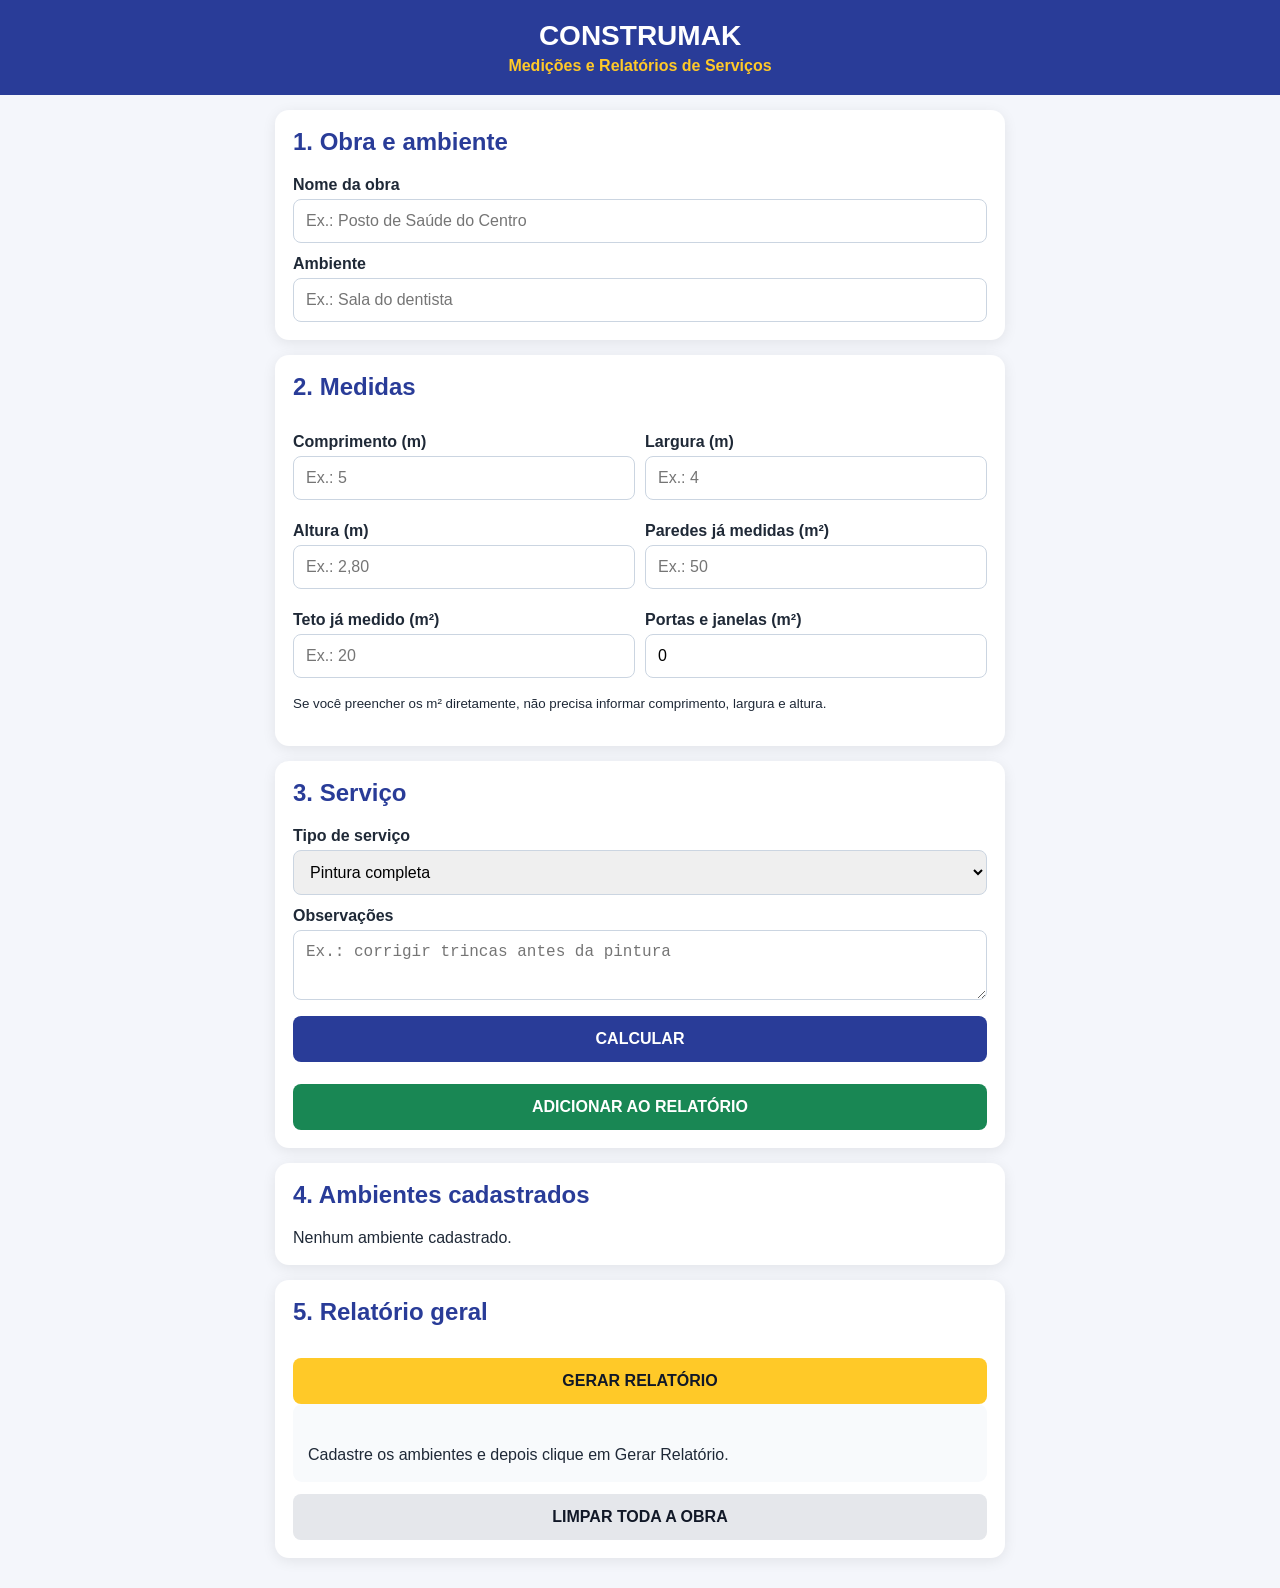
==== app/index.html @ 561d9b99 "Add meta tags and service worker registration" ====
<!DOCTYPE html>
<html lang="pt-BR">
<head>
<meta charset="UTF-8">
<meta name="viewport" content="width=device-width, initial-scale=1.0">

<title>Construmak - Medições</title>
<link rel="manifest" href="manifest.json">
<meta name="theme-color" content="#293c98">
<meta name="mobile-web-app-capable" content="yes">
<meta name="apple-mobile-web-app-capable" content="yes">
<meta name="apple-mobile-web-app-status-bar-style" content="default">
<meta name="apple-mobile-web-app-title" content="Construmak">
<style>
*{
    box-sizing:border-box;
}

body{
    margin:0;
    font-family:Arial, Helvetica, sans-serif;
    background:#f4f6fb;
    color:#1f2937;
}

header{
    background:#293c98;
    color:white;
    text-align:center;
    padding:20px;
}

header h1{
    margin:0;
    font-size:28px;
}

header p{
    margin:5px 0 0;
    color:#ffc928;
    font-weight:bold;
}

.container{
    width:100%;
    max-width:760px;
    margin:auto;
    padding:15px;
}

.card{
    background:white;
    border-radius:14px;
    padding:18px;
    margin-bottom:15px;
    box-shadow:0 3px 14px rgba(0,0,0,.08);
}

h2{
    color:#293c98;
    margin-top:0;
}

label{
    display:block;
    font-weight:bold;
    margin-top:12px;
    margin-bottom:5px;
}

input,
select,
textarea{
    width:100%;
    padding:12px;
    font-size:16px;
    border:1px solid #cbd5e1;
    border-radius:8px;
}

textarea{
    min-height:70px;
}

.grid{
    display:grid;
    grid-template-columns:1fr 1fr;
    gap:10px;
}

.full{
    grid-column:1 / -1;
}

button{
    width:100%;
    padding:14px;
    margin-top:12px;
    border:none;
    border-radius:8px;
    font-size:16px;
    font-weight:bold;
    cursor:pointer;
}

.azul{
    background:#293c98;
    color:white;
}

.amarelo{
    background:#ffc928;
    color:#111827;
}

.verde{
    background:#198754;
    color:white;
}

.cinza{
    background:#e5e7eb;
    color:#111827;
}

.resultado{
    background:#eef2ff;
    border-left:5px solid #293c98;
    border-radius:8px;
    padding:15px;
    margin-top:15px;
}

.valor{
    font-size:25px;
    font-weight:bold;
    color:#293c98;
}

.item{
    border-left:5px solid #ffc928;
    border-top:1px solid #ddd;
    border-right:1px solid #ddd;
    border-bottom:1px solid #ddd;
    border-radius:9px;
    padding:12px;
    margin-bottom:10px;
}

.item strong{
    color:#293c98;
}

.relatorio{
    white-space:pre-wrap;
    background:#f8fafc;
    padding:15px;
    border-radius:9px;
    line-height:1.5;
}

.aviso{
    color:#b91c1c;
    font-weight:bold;
    margin-top:10px;
}

@media(max-width:600px){

    .grid{
        grid-template-columns:1fr;
    }

    .full{
        grid-column:auto;
    }

}
</style>
</head>

<body>

<header>
<h1>CONSTRUMAK</h1>
<p>Medições e Relatórios de Serviços</p>
</header>

<div class="container">


<div class="card">

<h2>1. Obra e ambiente</h2>

<label>Nome da obra</label>
<input
id="obra"
placeholder="Ex.: Posto de Saúde do Centro">

<label>Ambiente</label>
<input
id="ambiente"
placeholder="Ex.: Sala do dentista">

</div>


<div class="card">

<h2>2. Medidas</h2>

<div class="grid">

<div>
<label>Comprimento (m)</label>
<input
id="comprimento"
type="number"
step="0.01"
placeholder="Ex.: 5">
</div>

<div>
<label>Largura (m)</label>
<input
id="largura"
type="number"
step="0.01"
placeholder="Ex.: 4">
</div>

<div>
<label>Altura (m)</label>
<input
id="altura"
type="number"
step="0.01"
placeholder="Ex.: 2,80">
</div>

<div>
<label>Paredes já medidas (m²)</label>
<input
id="paredeManual"
type="number"
step="0.01"
placeholder="Ex.: 50">
</div>

<div>
<label>Teto já medido (m²)</label>
<input
id="tetoManual"
type="number"
step="0.01"
placeholder="Ex.: 20">
</div>

<div>
<label>Portas e janelas (m²)</label>
<input
id="desconto"
type="number"
step="0.01"
value="0">
</div>

</div>

<p>
<small>
Se você preencher os m² diretamente, não precisa informar comprimento, largura e altura.
</small>
</p>

</div>


<div class="card">

<h2>3. Serviço</h2>

<label>Tipo de serviço</label>

<select id="tipoServico">

<option value="pintura">
Pintura completa
</option>

<option value="pintura_simples">
Somente pintura
</option>

<option value="reboco">
Reboco
</option>

<option value="alvenaria">
Alvenaria
</option>

<option value="piso">
Piso
</option>

<option value="forro">
Forro
</option>

<option value="manual">
Outro serviço
</option>

</select>

<div id="outroServicoBox" style="display:none">

<label>Nome do serviço</label>

<input
id="outroServico"
placeholder="Ex.: Impermeabilização">

</div>

<label>Observações</label>

<textarea
id="observacao"
placeholder="Ex.: corrigir trincas antes da pintura">
</textarea>

<button
class="azul"
onclick="calcular()">
CALCULAR
</button>

<div id="resultado"></div>

<div id="erro" class="aviso"></div>

<button
class="verde"
onclick="adicionarAmbiente()">
ADICIONAR AO RELATÓRIO
</button>

</div>


<div class="card">

<h2>4. Ambientes cadastrados</h2>

<div id="lista">
Nenhum ambiente cadastrado.
</div>

</div>


<div class="card">

<h2>5. Relatório geral</h2>

<button
class="amarelo"
onclick="gerarRelatorio()">
GERAR RELATÓRIO
</button>

<div
id="relatorio"
class="relatorio">
Cadastre os ambientes e depois clique em Gerar Relatório.
</div>

<button
class="cinza"
onclick="limparTudo()">
LIMPAR TODA A OBRA
</button>

</div>


</div>


<script>

let ambientes = [];

let ultimaMedicao = null;


function numero(id){

    let campo =
    document.getElementById(id);

    let valor =
    campo.value
    .toString()
    .replace(",", ".");

    return Math.max(
        0,
        parseFloat(valor) || 0
    );

}


function formatar(valor){

    return valor.toLocaleString(
        "pt-BR",
        {
            minimumFractionDigits:2,
            maximumFractionDigits:2
        }
    );

}


function calcularAreas(){

    let comprimento =
    numero("comprimento");

    let largura =
    numero("largura");

    let altura =
    numero("altura");

    let paredeManual =
    numero("paredeManual");

    let tetoManual =
    numero("tetoManual");

    let desconto =
    numero("desconto");


    let paredes = 0;

    let teto = 0;


    if(paredeManual > 0){

        paredes =
        paredeManual;

    }else if(
        comprimento > 0 &&
        largura > 0 &&
        altura > 0
    ){

        paredes =
        2 *
        (comprimento + largura) *
        altura;

    }


    paredes =
    Math.max(
        0,
        paredes - desconto
    );


    if(tetoManual > 0){

        teto =
        tetoManual;

    }else if(
        comprimento > 0 &&
        largura > 0
    ){

        teto =
        comprimento * largura;

    }


    return {
        paredes,
        teto
    };

}


function servicosAutomaticos(
    tipo,
    paredes,
    teto
){

    let areaPintura =
    paredes + teto;

    let servicos = [];


    if(tipo === "pintura"){

        servicos = [

            {
                nome:"Lavagem",
                area:areaPintura
            },

            {
                nome:"Raspagem",
                area:areaPintura
            },

            {
                nome:"Massa corrida / acrílica",
                area:areaPintura
            },

            {
                nome:"Lixamento",
                area:areaPintura
            },

            {
                nome:"Selador / fundo preparador",
                area:areaPintura
            },

            {
                nome:"Pintura",
                area:areaPintura
            }

        ];

    }


    if(tipo === "pintura_simples"){

        servicos = [

            {
                nome:"Pintura",
                area:areaPintura
            }

        ];

    }


    if(tipo === "reboco"){

        servicos = [

            {
                nome:"Reboco",
                area:paredes
            }

        ];

    }


    if(tipo === "alvenaria"){

        servicos = [

            {
                nome:"Alvenaria",
                area:paredes
            }

        ];

    }


    if(tipo === "piso"){

        servicos = [

            {
                nome:"Piso",
                area:teto
            }

        ];

    }


    if(tipo === "forro"){

        servicos = [

            {
                nome:"Forro",
                area:teto
            }

        ];

    }


    if(tipo === "manual"){

        let nome =
        document
        .getElementById("outroServico")
        .value
        .trim();

        if(!nome){

            nome =
            "Outro serviço";

        }

        servicos = [

            {
                nome:nome,
                area:
                paredes > 0
                ? paredes
                : teto
            }

        ];

    }


    return servicos;

}


function calcular(){

    document
    .getElementById("erro")
    .innerHTML = "";


    let obra =
    document
    .getElementById("obra")
    .value
    .trim();


    let ambiente =
    document
    .getElementById("ambiente")
    .value
    .trim();


    if(!obra){

        document
        .getElementById("erro")
        .innerHTML =
        "Informe o nome da obra.";

        return;

    }


    if(!ambiente){

        document
        .getElementById("erro")
        .innerHTML =
        "Informe o ambiente.";

        return;

    }


    let areas =
    calcularAreas();


    if(
        areas.paredes <= 0 &&
        areas.teto <= 0
    ){

        document
        .getElementById("erro")
        .innerHTML =
        "Informe as medidas ou os m².";

        return;

    }


    let tipo =
    document
    .getElementById("tipoServico")
    .value;


    let servicos =
    servicosAutomaticos(
        tipo,
        areas.paredes,
        areas.teto
    );


    ultimaMedicao = {

        obra:
        obra,

        ambiente:
        ambiente,

        paredes:
        areas.paredes,

        teto:
        areas.teto,

        servicos:
        servicos,

        observacao:
        document
        .getElementById("observacao")
        .value
        .trim()

    };


    let html =
    `<div class="resultado">

    <strong>Resultado</strong>

    <br><br>

    Paredes:
    <span class="valor">
    ${formatar(areas.paredes)} m²
    </span>

    <br>

    Teto:
    <span class="valor">
    ${formatar(areas.teto)} m²
    </span>

    <br><br>

    <strong>
    Serviços calculados:
    </strong>

    <br>`;


    servicos.forEach(
        servico => {

            html +=
            `${servico.nome}:
            ${formatar(servico.area)} m²
            <br>`;

        }
    );


    html +=
    `</div>`;


    document
    .getElementById("resultado")
    .innerHTML =
    html;

}


function adicionarAmbiente(){

    if(!ultimaMedicao){

        alert(
            "Primeiro clique em CALCULAR."
        );

        return;

    }


    ambientes.push(
        ultimaMedicao
    );


    ultimaMedicao = null;


    atualizarLista();


    document
    .getElementById("ambiente")
    .value =
    "";


    document
    .getElementById("comprimento")
    .value =
    "";


    document
    .getElementById("largura")
    .value =
    "";


    document
    .getElementById("altura")
    .value =
    "";


    document
    .getElementById("paredeManual")
    .value =
    "";


    document
    .getElementById("tetoManual")
    .value =
    "";


    document
    .getElementById("desconto")
    .value =
    "0";


    document
    .getElementById("observacao")
    .value =
    "";


    document
    .getElementById("resultado")
    .innerHTML =
    "";

}


function atualizarLista(){

    let lista =
    document
    .getElementById("lista");


    if(
        ambientes.length === 0
    ){

        lista.innerHTML =
        "Nenhum ambiente cadastrado.";

        return;

    }


    let html = "";


    ambientes.forEach(
        (item, indice) => {


        html +=
        `<div class="item">

        <strong>
        ${indice + 1}.
        ${item.ambiente}
        </strong>

        <br>

        Paredes:
        ${formatar(item.paredes)} m²

        <br>

        Teto:
        ${formatar(item.teto)} m²

        <br><br>`;


        item.servicos.forEach(
            servico => {

                html +=
                `${servico.nome}:
                ${formatar(servico.area)} m²
                <br>`;

            }
        );


        if(item.observacao){

            html +=
            `<br>
            Observação:
            ${item.observacao}`;

        }


        html +=
        `<br>

        <button
        class="cinza"
        onclick="removerAmbiente(${indice})">

        Remover ambiente

        </button>

        </div>`;

    });


    lista.innerHTML =
    html;

}


function removerAmbiente(
    indice
){

    ambientes.splice(
        indice,
        1
    );


    atualizarLista();

}


function gerarRelatorio(){

    if(
        ambientes.length === 0
    ){

        alert(
            "Nenhum ambiente cadastrado."
        );

        return;

    }


    let totais = {};


    let texto =
    "RELATÓRIO DE SERVIÇOS - CONSTRUMAK\n\n";


    texto +=
    "OBRA: " +
    ambientes[0].obra +
    "\n\n";


    ambientes.forEach(
        (item, indice) => {


        texto +=
        (indice + 1) +
        ". " +
        item.ambiente +
        "\n";


        texto +=
        "Paredes: " +
        formatar(item.paredes) +
        " m²\n";


        texto +=
        "Teto: " +
        formatar(item.teto) +
        " m²\n";


        item.servicos.forEach(
            servico => {


            texto +=
            servico.nome +
            ": " +
            formatar(servico.area) +
            " m²\n";


            if(
                !totais[
                    servico.nome
                ]
            ){

                totais[
                    servico.nome
                ] = 0;

            }


            totais[
                servico.nome
            ] +=
            servico.area;

        });


        if(
            item.observacao
        ){

            texto +=
            "Observação: " +
            item.observacao +
            "\n";

        }


        texto +=
        "\n";

    });


    texto +=
    "TOTAL GERAL POR SERVIÇO\n\n";


    Object
    .keys(totais)
    .forEach(
        nome => {


        texto +=
        nome +
        ": " +
        formatar(
            totais[nome]
        ) +
        " m²\n";

    });


    document
    .getElementById("relatorio")
    .textContent =
    texto;

}


function limparTudo(){

    if(
        confirm(
            "Deseja apagar todas as medições desta obra?"
        )
    ){

        ambientes = [];

        ultimaMedicao =
        null;

        atualizarLista();

        document
        .getElementById("relatorio")
        .textContent =
        "Obra limpa.";

    }

}


document
.getElementById(
    "tipoServico"
)
.addEventListener(
    "change",
    function(){

        let box =
        document
        .getElementById(
            "outroServicoBox"
        );


        if(
            this.value ===
            "manual"
        ){

            box.style.display =
            "block";

        }else{

            box.style.display =
            "none";

        }

    }
);

</script>
<script>
if ("serviceWorker" in navigator) {
    window.addEventListener("load", function () {
        navigator.serviceWorker.register("./service-worker.js")
        .then(function () {
            console.log("Construmak instalado com sucesso.");
        })
        .catch(function (erro) {
            console.log("Erro no Service Worker:", erro);
        });
    });
}
</script>
</body>
</html>
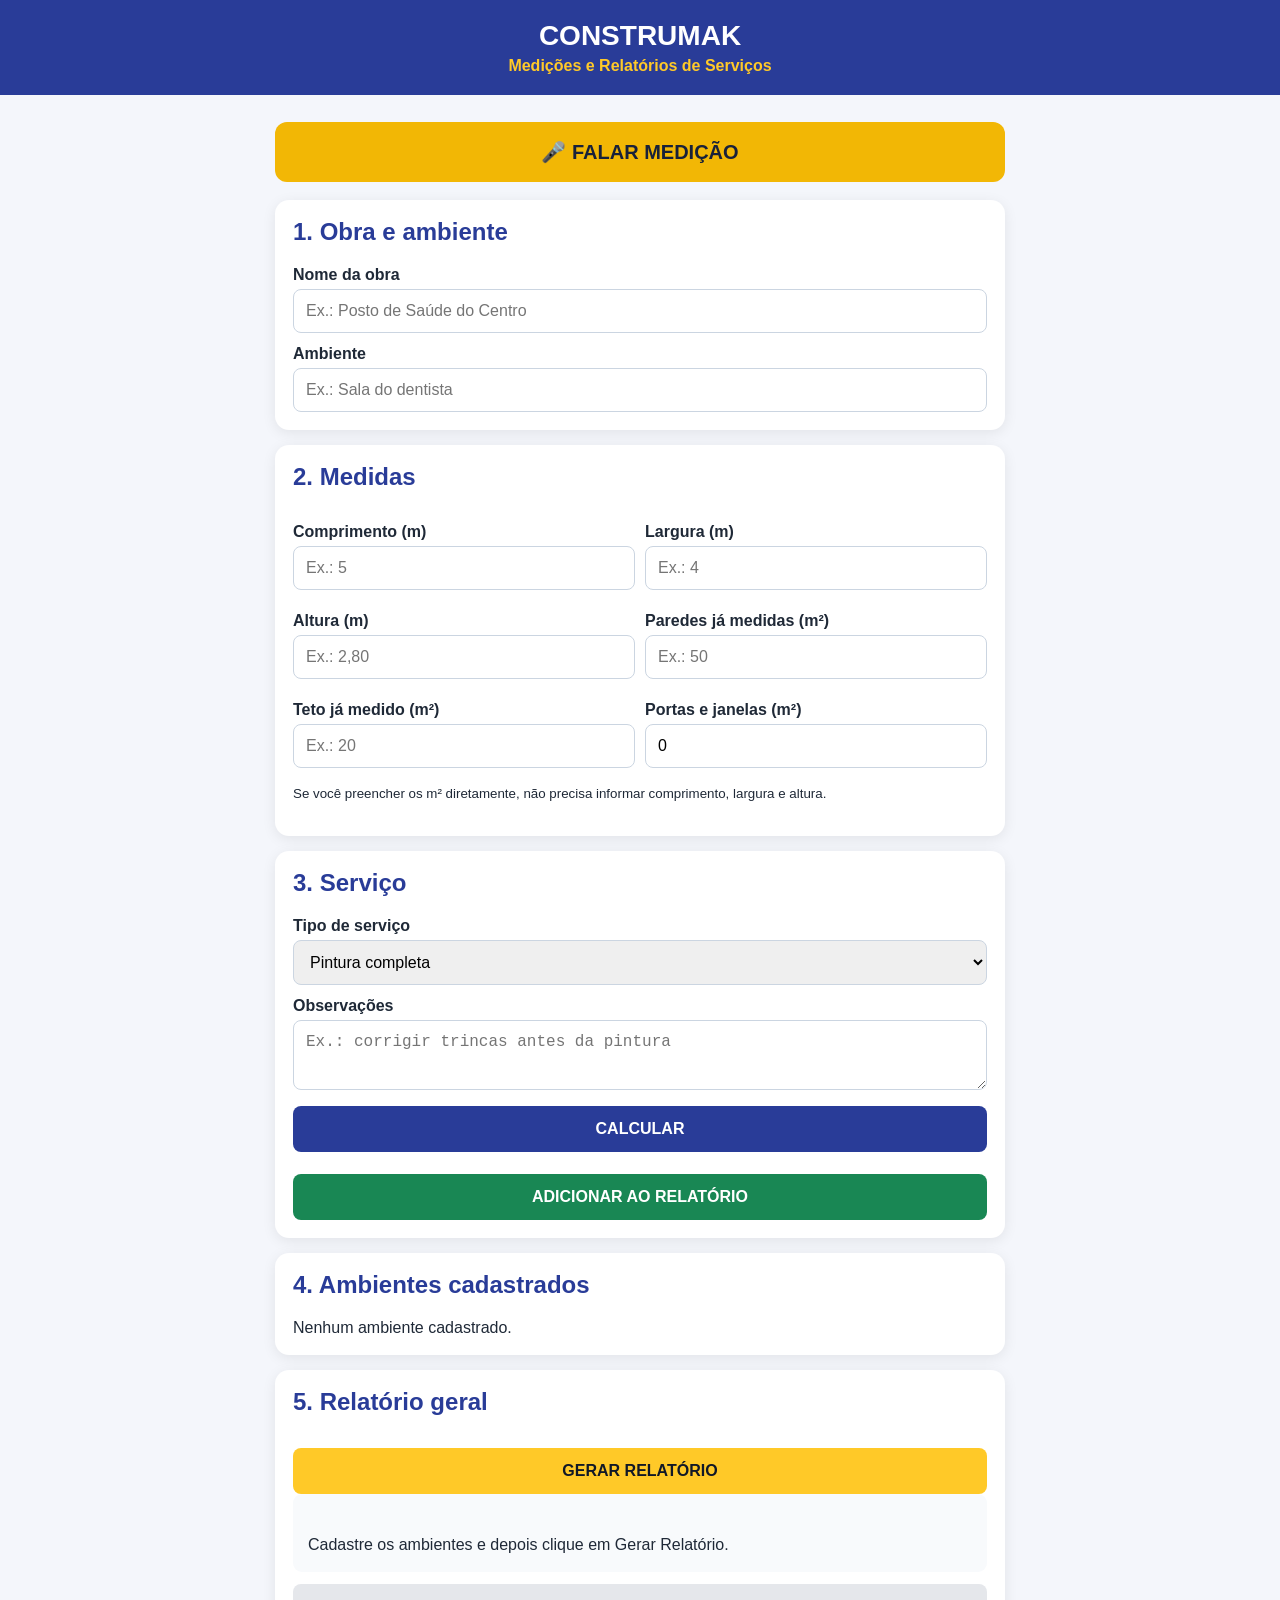
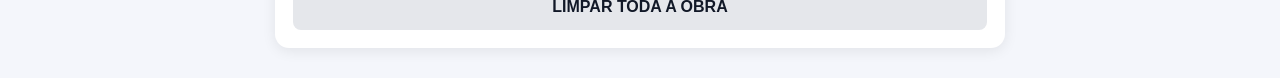
==== commit 4deacef2: "Update index.html" ====
--- a/app/index.html
+++ b/app/index.html
@@ -187,6 +187,23 @@
 </header>
 
 <div class="container">
+    <button
+    type="button"
+    onclick="iniciarVoz()"
+    style="
+        width:100%;
+        background:#f2b705;
+        color:#18213a;
+        border:none;
+        border-radius:12px;
+        padding:18px;
+        margin-bottom:18px;
+        font-size:20px;
+        font-weight:bold;
+        cursor:pointer;
+    ">
+    🎤 FALAR MEDIÇÃO
+</button>
 
 
 <div class="card">
@@ -1204,5 +1221,37 @@
     });
 }
 </script>
+<script>
+function iniciarVoz() {
+    const SpeechRecognition =
+        window.SpeechRecognition || window.webkitSpeechRecognition;
+
+    if (!SpeechRecognition) {
+        alert("O reconhecimento de voz não está disponível neste aparelho.");
+        return;
+    }
+
+    const reconhecimento = new SpeechRecognition();
+
+    reconhecimento.lang = "pt-BR";
+    reconhecimento.continuous = false;
+    reconhecimento.interimResults = false;
+
+    reconhecimento.onstart = function () {
+        alert("Microfone ativado. Pode falar.");
+    };
+
+    reconhecimento.onresult = function (event) {
+        const texto = event.results[0][0].transcript;
+        alert("Você falou: " + texto);
+    };
+
+    reconhecimento.onerror = function (event) {
+        alert("Não foi possível reconhecer a fala: " + event.error);
+    };
+
+    reconhecimento.start();
+}
+</script>
 </body>
 </html>
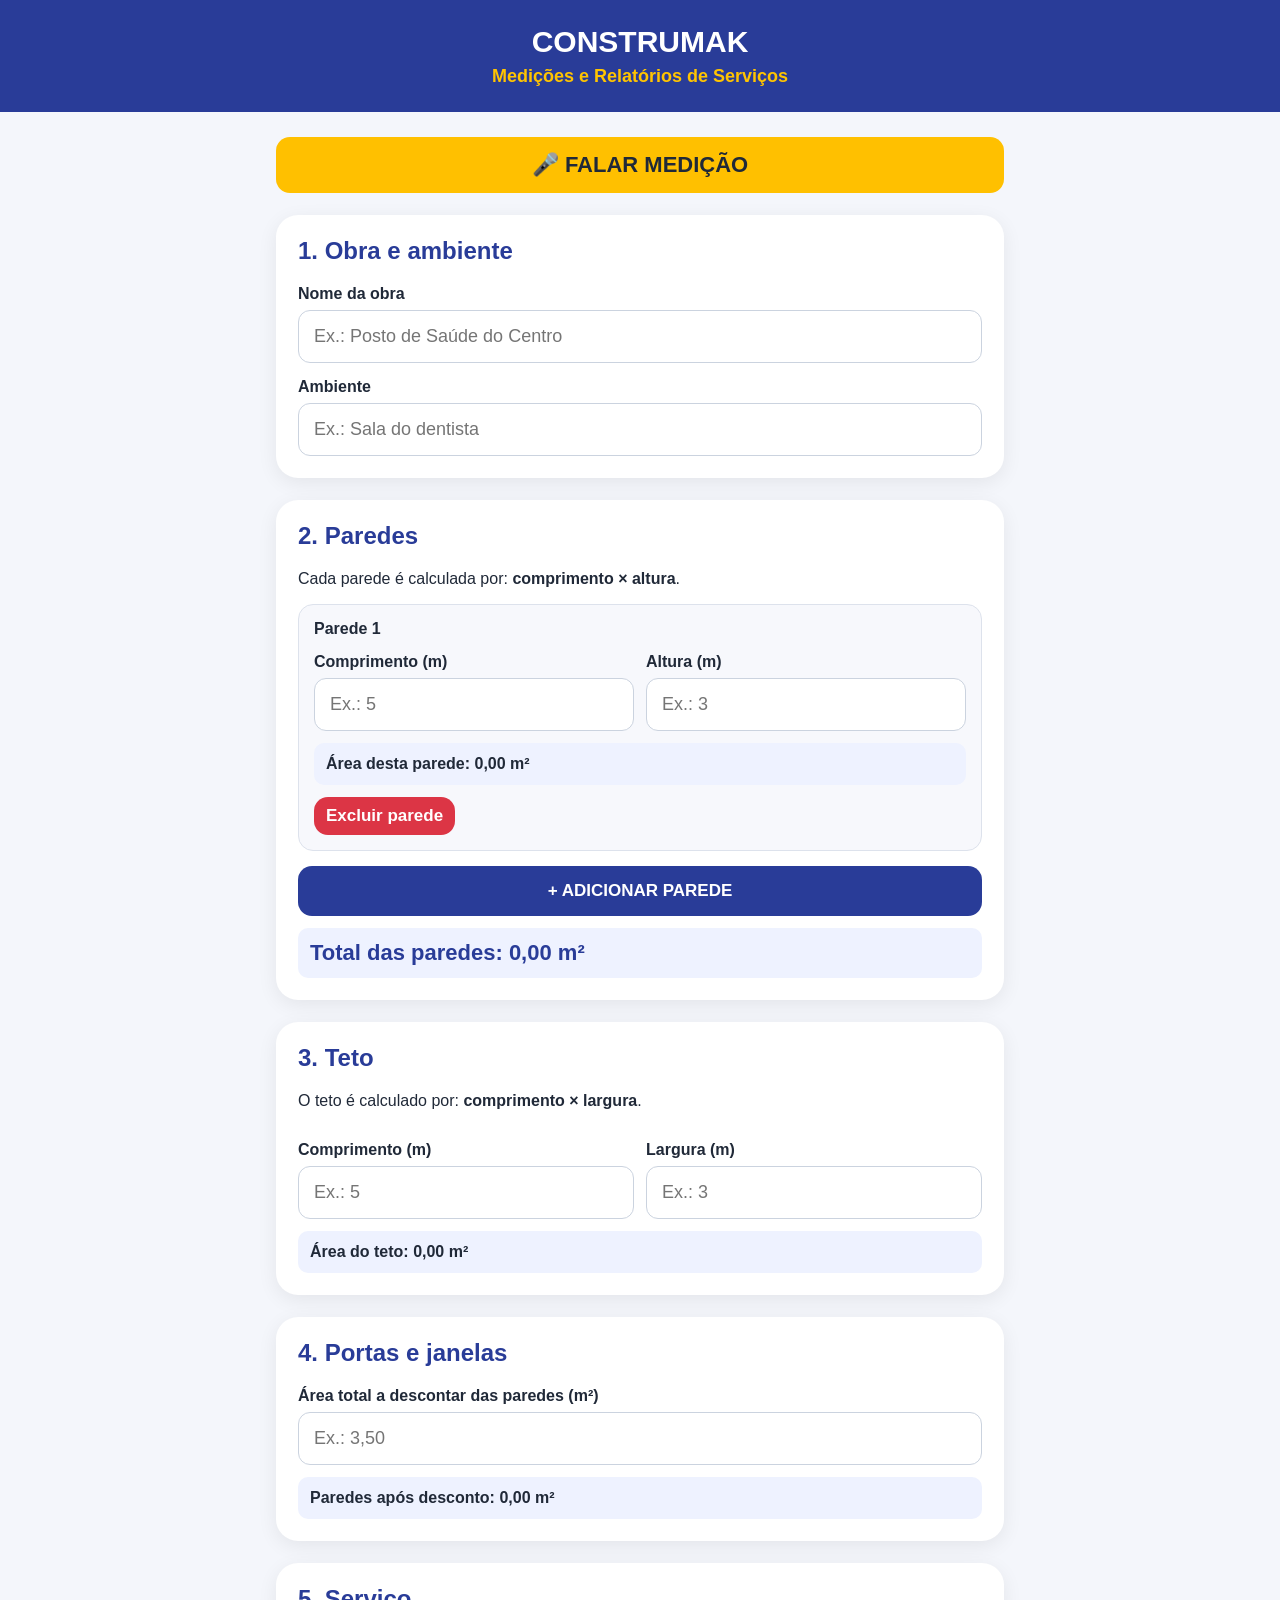
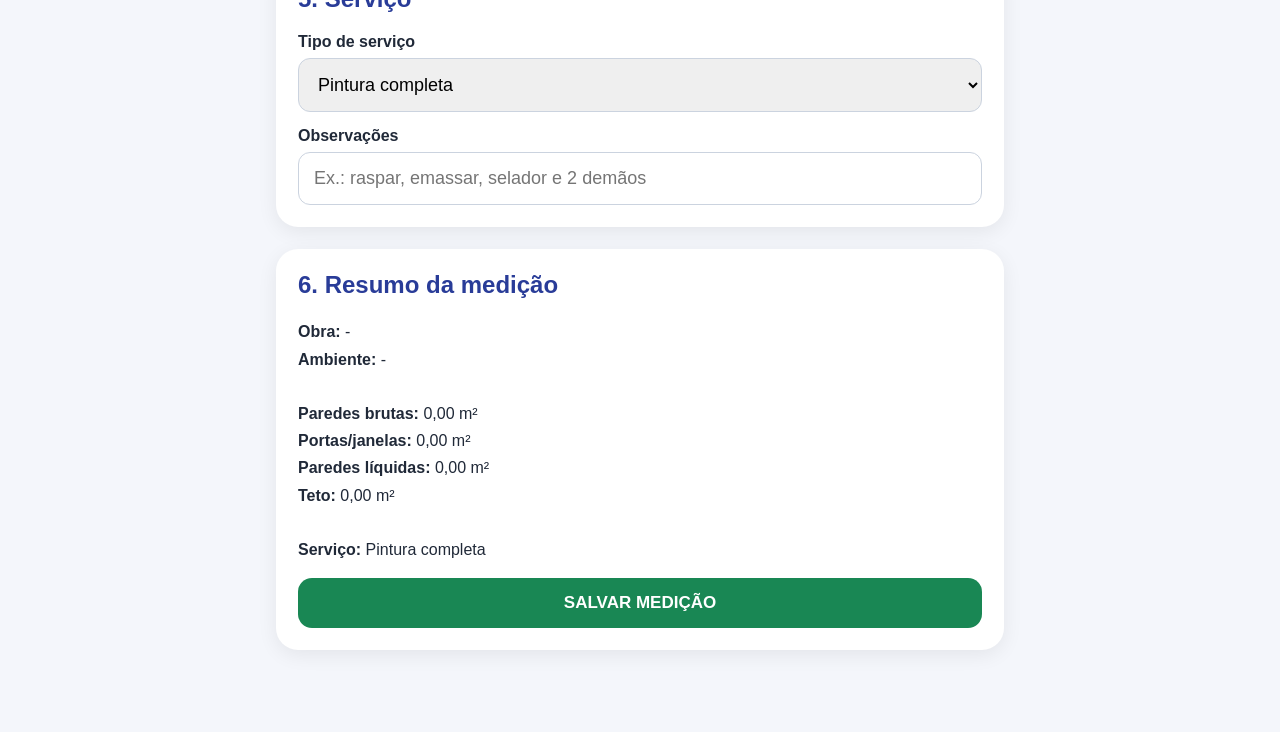
==== commit d8074060: "Update index.html" ====
--- a/app/index.html
+++ b/app/index.html
@@ -5,12 +5,10 @@
 <meta name="viewport" content="width=device-width, initial-scale=1.0">
 
 <title>Construmak - Medições</title>
+
 <link rel="manifest" href="manifest.json">
 <meta name="theme-color" content="#293c98">
-<meta name="mobile-web-app-capable" content="yes">
-<meta name="apple-mobile-web-app-capable" content="yes">
-<meta name="apple-mobile-web-app-status-bar-style" content="default">
-<meta name="apple-mobile-web-app-title" content="Construmak">
+
 <style>
 *{
     box-sizing:border-box;
@@ -20,40 +18,40 @@
     margin:0;
     font-family:Arial, Helvetica, sans-serif;
     background:#f4f6fb;
-    color:#1f2937;
+    color:#202938;
 }
 
 header{
     background:#293c98;
+    padding:25px 15px;
+    text-align:center;
     color:white;
-    text-align:center;
-    padding:20px;
 }
 
 header h1{
     margin:0;
-    font-size:28px;
+    font-size:30px;
 }
 
 header p{
-    margin:5px 0 0;
-    color:#ffc928;
+    margin:7px 0 0;
+    color:#ffc400;
+    font-size:18px;
     font-weight:bold;
 }
 
 .container{
-    width:100%;
     max-width:760px;
     margin:auto;
-    padding:15px;
+    padding:25px 16px 60px;
 }
 
 .card{
     background:white;
-    border-radius:14px;
-    padding:18px;
-    margin-bottom:15px;
-    box-shadow:0 3px 14px rgba(0,0,0,.08);
+    border-radius:22px;
+    padding:22px;
+    margin-bottom:22px;
+    box-shadow:0 5px 20px rgba(0,0,0,.07);
 }
 
 h2{
@@ -64,117 +62,98 @@
 label{
     display:block;
     font-weight:bold;
+    margin:15px 0 7px;
+}
+
+input, select{
+    width:100%;
+    padding:15px;
+    border:1px solid #cbd3df;
+    border-radius:12px;
+    font-size:18px;
+}
+
+button{
+    border:0;
+    border-radius:14px;
+    padding:15px;
+    font-size:17px;
+    font-weight:bold;
+    cursor:pointer;
+}
+
+.voz{
+    width:100%;
+    background:#ffc000;
+    color:#202938;
+    font-size:22px;
+    margin-bottom:22px;
+}
+
+.azul{
+    width:100%;
+    background:#293c98;
+    color:white;
+    margin-top:15px;
+}
+
+.verde{
+    width:100%;
+    background:#198754;
+    color:white;
+    margin-top:15px;
+}
+
+.excluir{
+    background:#dc3545;
+    color:white;
+    padding:9px 12px;
     margin-top:12px;
-    margin-bottom:5px;
-}
-
-input,
-select,
-textarea{
-    width:100%;
-    padding:12px;
-    font-size:16px;
-    border:1px solid #cbd5e1;
-    border-radius:8px;
-}
-
-textarea{
-    min-height:70px;
-}
-
-.grid{
+}
+
+.parede{
+    background:#f7f8fc;
+    border:1px solid #dde2ec;
+    border-radius:15px;
+    padding:15px;
+    margin-top:15px;
+}
+
+.linha{
     display:grid;
     grid-template-columns:1fr 1fr;
-    gap:10px;
-}
-
-.full{
-    grid-column:1 / -1;
-}
-
-button{
-    width:100%;
-    padding:14px;
+    gap:12px;
+}
+
+.resultado{
     margin-top:12px;
-    border:none;
-    border-radius:8px;
-    font-size:16px;
+    padding:12px;
+    background:#eef2ff;
+    border-radius:10px;
     font-weight:bold;
-    cursor:pointer;
-}
-
-.azul{
-    background:#293c98;
-    color:white;
-}
-
-.amarelo{
-    background:#ffc928;
-    color:#111827;
-}
-
-.verde{
-    background:#198754;
-    color:white;
-}
-
-.cinza{
-    background:#e5e7eb;
-    color:#111827;
-}
-
-.resultado{
-    background:#eef2ff;
-    border-left:5px solid #293c98;
-    border-radius:8px;
-    padding:15px;
-    margin-top:15px;
-}
-
-.valor{
-    font-size:25px;
-    font-weight:bold;
+}
+
+.total{
+    font-size:22px;
     color:#293c98;
 }
 
-.item{
-    border-left:5px solid #ffc928;
-    border-top:1px solid #ddd;
-    border-right:1px solid #ddd;
-    border-bottom:1px solid #ddd;
-    border-radius:9px;
-    padding:12px;
-    margin-bottom:10px;
-}
-
-.item strong{
-    color:#293c98;
-}
-
-.relatorio{
-    white-space:pre-wrap;
-    background:#f8fafc;
-    padding:15px;
-    border-radius:9px;
-    line-height:1.5;
-}
-
-.aviso{
-    color:#b91c1c;
-    font-weight:bold;
-    margin-top:10px;
+.resumo{
+    line-height:1.7;
 }
 
 @media(max-width:600px){
-
-    .grid{
+    .linha{
         grid-template-columns:1fr;
     }
 
-    .full{
-        grid-column:auto;
+    .container{
+        padding:20px 14px 50px;
     }
 
+    .card{
+        padding:20px;
+    }
 }
 </style>
 </head>
@@ -182,258 +161,147 @@
 <body>
 
 <header>
-<h1>CONSTRUMAK</h1>
-<p>Medições e Relatórios de Serviços</p>
+    <h1>CONSTRUMAK</h1>
+    <p>Medições e Relatórios de Serviços</p>
 </header>
 
 <div class="container">
-    <button
-    type="button"
-    onclick="iniciarVoz()"
-    style="
-        width:100%;
-        background:#f2b705;
-        color:#18213a;
-        border:none;
-        border-radius:12px;
-        padding:18px;
-        margin-bottom:18px;
-        font-size:20px;
-        font-weight:bold;
-        cursor:pointer;
-    ">
-    🎤 FALAR MEDIÇÃO
+
+<button class="voz" onclick="iniciarVoz()">
+🎤 FALAR MEDIÇÃO
 </button>
 
-
 <div class="card">
-
-<h2>1. Obra e ambiente</h2>
-
-<label>Nome da obra</label>
-<input
-id="obra"
-placeholder="Ex.: Posto de Saúde do Centro">
-
-<label>Ambiente</label>
-<input
-id="ambiente"
-placeholder="Ex.: Sala do dentista">
-
+    <h2>1. Obra e ambiente</h2>
+
+    <label>Nome da obra</label>
+    <input id="obra" placeholder="Ex.: Posto de Saúde do Centro">
+
+    <label>Ambiente</label>
+    <input id="ambiente" placeholder="Ex.: Sala do dentista">
 </div>
 
-
 <div class="card">
-
-<h2>2. Medidas</h2>
-
-<div class="grid">
-
-<div>
-<label>Comprimento (m)</label>
-<input
-id="comprimento"
-type="number"
-step="0.01"
-placeholder="Ex.: 5">
+    <h2>2. Paredes</h2>
+
+    <p>
+        Cada parede é calculada por:
+        <strong>comprimento × altura</strong>.
+    </p>
+
+    <div id="listaParedes"></div>
+
+    <button class="azul" onclick="adicionarParede()">
+        + ADICIONAR PAREDE
+    </button>
+
+    <div class="resultado total">
+        Total das paredes:
+        <span id="totalParedes">0,00</span> m²
+    </div>
 </div>
 
-<div>
-<label>Largura (m)</label>
-<input
-id="largura"
-type="number"
-step="0.01"
-placeholder="Ex.: 4">
+<div class="card">
+    <h2>3. Teto</h2>
+
+    <p>
+        O teto é calculado por:
+        <strong>comprimento × largura</strong>.
+    </p>
+
+    <div class="linha">
+        <div>
+            <label>Comprimento (m)</label>
+            <input
+                id="tetoComprimento"
+                inputmode="decimal"
+                placeholder="Ex.: 5"
+                oninput="calcularTudo()">
+        </div>
+
+        <div>
+            <label>Largura (m)</label>
+            <input
+                id="tetoLargura"
+                inputmode="decimal"
+                placeholder="Ex.: 3"
+                oninput="calcularTudo()">
+        </div>
+    </div>
+
+    <div class="resultado">
+        Área do teto:
+        <span id="totalTeto">0,00</span> m²
+    </div>
 </div>
 
-<div>
-<label>Altura (m)</label>
-<input
-id="altura"
-type="number"
-step="0.01"
-placeholder="Ex.: 2,80">
+<div class="card">
+    <h2>4. Portas e janelas</h2>
+
+    <label>Área total a descontar das paredes (m²)</label>
+    <input
+        id="desconto"
+        inputmode="decimal"
+        placeholder="Ex.: 3,50"
+        oninput="calcularTudo()">
+
+    <div class="resultado">
+        Paredes após desconto:
+        <span id="paredesLiquidas">0,00</span> m²
+    </div>
 </div>
 
-<div>
-<label>Paredes já medidas (m²)</label>
-<input
-id="paredeManual"
-type="number"
-step="0.01"
-placeholder="Ex.: 50">
+<div class="card">
+    <h2>5. Serviço</h2>
+
+    <label>Tipo de serviço</label>
+
+    <select id="servico">
+        <option>Pintura completa</option>
+        <option>Pintura</option>
+        <option>Raspagem</option>
+        <option>Massa corrida / acrílica</option>
+        <option>Selador / fundo preparador</option>
+        <option>Reboco</option>
+        <option>Alvenaria</option>
+        <option>Outro</option>
+    </select>
+
+    <label>Observações</label>
+    <input
+        id="observacoes"
+        placeholder="Ex.: raspar, emassar, selador e 2 demãos">
 </div>
 
-<div>
-<label>Teto já medido (m²)</label>
-<input
-id="tetoManual"
-type="number"
-step="0.01"
-placeholder="Ex.: 20">
+<div class="card">
+    <h2>6. Resumo da medição</h2>
+
+    <div id="resumo" class="resumo">
+        Informe as medidas para gerar o resumo.
+    </div>
+
+    <button class="verde" onclick="salvarMedicao()">
+        SALVAR MEDIÇÃO
+    </button>
 </div>
 
-<div>
-<label>Portas e janelas (m²)</label>
-<input
-id="desconto"
-type="number"
-step="0.01"
-value="0">
 </div>
 
-</div>
-
-<p>
-<small>
-Se você preencher os m² diretamente, não precisa informar comprimento, largura e altura.
-</small>
-</p>
-
-</div>
-
-
-<div class="card">
-
-<h2>3. Serviço</h2>
-
-<label>Tipo de serviço</label>
-
-<select id="tipoServico">
-
-<option value="pintura">
-Pintura completa
-</option>
-
-<option value="pintura_simples">
-Somente pintura
-</option>
-
-<option value="reboco">
-Reboco
-</option>
-
-<option value="alvenaria">
-Alvenaria
-</option>
-
-<option value="piso">
-Piso
-</option>
-
-<option value="forro">
-Forro
-</option>
-
-<option value="manual">
-Outro serviço
-</option>
-
-</select>
-
-<div id="outroServicoBox" style="display:none">
-
-<label>Nome do serviço</label>
-
-<input
-id="outroServico"
-placeholder="Ex.: Impermeabilização">
-
-</div>
-
-<label>Observações</label>
-
-<textarea
-id="observacao"
-placeholder="Ex.: corrigir trincas antes da pintura">
-</textarea>
-
-<button
-class="azul"
-onclick="calcular()">
-CALCULAR
-</button>
-
-<div id="resultado"></div>
-
-<div id="erro" class="aviso"></div>
-
-<button
-class="verde"
-onclick="adicionarAmbiente()">
-ADICIONAR AO RELATÓRIO
-</button>
-
-</div>
-
-
-<div class="card">
-
-<h2>4. Ambientes cadastrados</h2>
-
-<div id="lista">
-Nenhum ambiente cadastrado.
-</div>
-
-</div>
-
-
-<div class="card">
-
-<h2>5. Relatório geral</h2>
-
-<button
-class="amarelo"
-onclick="gerarRelatorio()">
-GERAR RELATÓRIO
-</button>
-
-<div
-id="relatorio"
-class="relatorio">
-Cadastre os ambientes e depois clique em Gerar Relatório.
-</div>
-
-<button
-class="cinza"
-onclick="limparTudo()">
-LIMPAR TODA A OBRA
-</button>
-
-</div>
-
-
-</div>
-
-
 <script>
 
-let ambientes = [];
-
-let ultimaMedicao = null;
-
-
-function numero(id){
-
-    let campo =
-    document.getElementById(id);
-
-    let valor =
-    campo.value
-    .toString()
-    .replace(",", ".");
-
-    return Math.max(
-        0,
-        parseFloat(valor) || 0
-    );
-
-}
-
-
-function formatar(valor){
-
+let contadorParedes = 0;
+
+function numero(valor){
+    if(!valor) return 0;
+
+    return parseFloat(
+        String(valor)
+        .replace(/\s/g,"")
+        .replace(",",".")
+    ) || 0;
+}
+
+function moedaArea(valor){
     return valor.toLocaleString(
         "pt-BR",
         {
@@ -441,817 +309,411 @@
             maximumFractionDigits:2
         }
     );
-
-}
-
-
-function calcularAreas(){
-
-    let comprimento =
-    numero("comprimento");
-
-    let largura =
-    numero("largura");
-
-    let altura =
-    numero("altura");
-
-    let paredeManual =
-    numero("paredeManual");
-
-    let tetoManual =
-    numero("tetoManual");
-
-    let desconto =
-    numero("desconto");
-
-
-    let paredes = 0;
-
-    let teto = 0;
-
-
-    if(paredeManual > 0){
-
-        paredes =
-        paredeManual;
-
-    }else if(
-        comprimento > 0 &&
-        largura > 0 &&
-        altura > 0
-    ){
-
-        paredes =
-        2 *
-        (comprimento + largura) *
-        altura;
-
-    }
-
-
-    paredes =
-    Math.max(
-        0,
-        paredes - desconto
+}
+
+function adicionarParede(comprimento="", altura=""){
+
+    contadorParedes++;
+
+    const div = document.createElement("div");
+
+    div.className = "parede";
+    div.dataset.numero = contadorParedes;
+
+    div.innerHTML = `
+        <strong>Parede ${contadorParedes}</strong>
+
+        <div class="linha">
+            <div>
+                <label>Comprimento (m)</label>
+                <input
+                    class="comprimentoParede"
+                    inputmode="decimal"
+                    value="${comprimento}"
+                    placeholder="Ex.: 5"
+                    oninput="calcularTudo()">
+            </div>
+
+            <div>
+                <label>Altura (m)</label>
+                <input
+                    class="alturaParede"
+                    inputmode="decimal"
+                    value="${altura}"
+                    placeholder="Ex.: 3"
+                    oninput="calcularTudo()">
+            </div>
+        </div>
+
+        <div class="resultado">
+            Área desta parede:
+            <span class="areaParede">0,00</span> m²
+        </div>
+
+        <button
+            class="excluir"
+            onclick="removerParede(this)">
+            Excluir parede
+        </button>
+    `;
+
+    document
+        .getElementById("listaParedes")
+        .appendChild(div);
+
+    calcularTudo();
+}
+
+function removerParede(botao){
+
+    botao.closest(".parede").remove();
+
+    renumerarParedes();
+
+    calcularTudo();
+}
+
+function renumerarParedes(){
+
+    const paredes =
+        document.querySelectorAll(".parede");
+
+    paredes.forEach((parede,indice)=>{
+
+        parede.dataset.numero = indice + 1;
+
+        parede.querySelector("strong").textContent =
+            "Parede " + (indice + 1);
+    });
+
+    contadorParedes = paredes.length;
+}
+
+function calcularTudo(){
+
+    let totalParedes = 0;
+
+    document
+        .querySelectorAll(".parede")
+        .forEach(parede=>{
+
+            const comprimento =
+                numero(
+                    parede.querySelector(
+                        ".comprimentoParede"
+                    ).value
+                );
+
+            const altura =
+                numero(
+                    parede.querySelector(
+                        ".alturaParede"
+                    ).value
+                );
+
+            const area =
+                comprimento * altura;
+
+            parede.querySelector(
+                ".areaParede"
+            ).textContent =
+                moedaArea(area);
+
+            totalParedes += area;
+        });
+
+    const tetoComprimento =
+        numero(
+            document.getElementById(
+                "tetoComprimento"
+            ).value
+        );
+
+    const tetoLargura =
+        numero(
+            document.getElementById(
+                "tetoLargura"
+            ).value
+        );
+
+    const totalTeto =
+        tetoComprimento * tetoLargura;
+
+    const desconto =
+        numero(
+            document.getElementById(
+                "desconto"
+            ).value
+        );
+
+    const paredesLiquidas =
+        Math.max(
+            0,
+            totalParedes - desconto
+        );
+
+    document.getElementById(
+        "totalParedes"
+    ).textContent =
+        moedaArea(totalParedes);
+
+    document.getElementById(
+        "totalTeto"
+    ).textContent =
+        moedaArea(totalTeto);
+
+    document.getElementById(
+        "paredesLiquidas"
+    ).textContent =
+        moedaArea(paredesLiquidas);
+
+    gerarResumo(
+        totalParedes,
+        paredesLiquidas,
+        totalTeto,
+        desconto
     );
-
-
-    if(tetoManual > 0){
-
-        teto =
-        tetoManual;
-
-    }else if(
-        comprimento > 0 &&
-        largura > 0
-    ){
-
-        teto =
-        comprimento * largura;
-
-    }
-
-
-    return {
-        paredes,
-        teto
+}
+
+function gerarResumo(
+    totalParedes,
+    paredesLiquidas,
+    totalTeto,
+    desconto
+){
+
+    const obra =
+        document.getElementById("obra").value;
+
+    const ambiente =
+        document.getElementById("ambiente").value;
+
+    const servico =
+        document.getElementById("servico").value;
+
+    document.getElementById("resumo").innerHTML = `
+        <strong>Obra:</strong>
+        ${obra || "-"}<br>
+
+        <strong>Ambiente:</strong>
+        ${ambiente || "-"}<br><br>
+
+        <strong>Paredes brutas:</strong>
+        ${moedaArea(totalParedes)} m²<br>
+
+        <strong>Portas/janelas:</strong>
+        ${moedaArea(desconto)} m²<br>
+
+        <strong>Paredes líquidas:</strong>
+        ${moedaArea(paredesLiquidas)} m²<br>
+
+        <strong>Teto:</strong>
+        ${moedaArea(totalTeto)} m²<br><br>
+
+        <strong>Serviço:</strong>
+        ${servico}
+    `;
+}
+
+function salvarMedicao(){
+
+    calcularTudo();
+
+    const dados = {
+        obra:
+            document.getElementById("obra").value,
+
+        ambiente:
+            document.getElementById("ambiente").value,
+
+        data:
+            new Date().toLocaleString("pt-BR"),
+
+        resumo:
+            document.getElementById("resumo").innerText
     };
 
-}
-
-
-function servicosAutomaticos(
-    tipo,
-    paredes,
-    teto
-){
-
-    let areaPintura =
-    paredes + teto;
-
-    let servicos = [];
-
-
-    if(tipo === "pintura"){
-
-        servicos = [
-
-            {
-                nome:"Lavagem",
-                area:areaPintura
-            },
-
-            {
-                nome:"Raspagem",
-                area:areaPintura
-            },
-
-            {
-                nome:"Massa corrida / acrílica",
-                area:areaPintura
-            },
-
-            {
-                nome:"Lixamento",
-                area:areaPintura
-            },
-
-            {
-                nome:"Selador / fundo preparador",
-                area:areaPintura
-            },
-
-            {
-                nome:"Pintura",
-                area:areaPintura
-            }
-
-        ];
-
-    }
-
-
-    if(tipo === "pintura_simples"){
-
-        servicos = [
-
-            {
-                nome:"Pintura",
-                area:areaPintura
-            }
-
-        ];
-
-    }
-
-
-    if(tipo === "reboco"){
-
-        servicos = [
-
-            {
-                nome:"Reboco",
-                area:paredes
-            }
-
-        ];
-
-    }
-
-
-    if(tipo === "alvenaria"){
-
-        servicos = [
-
-            {
-                nome:"Alvenaria",
-                area:paredes
-            }
-
-        ];
-
-    }
-
-
-    if(tipo === "piso"){
-
-        servicos = [
-
-            {
-                nome:"Piso",
-                area:teto
-            }
-
-        ];
-
-    }
-
-
-    if(tipo === "forro"){
-
-        servicos = [
-
-            {
-                nome:"Forro",
-                area:teto
-            }
-
-        ];
-
-    }
-
-
-    if(tipo === "manual"){
-
-        let nome =
-        document
-        .getElementById("outroServico")
-        .value
-        .trim();
-
-        if(!nome){
-
-            nome =
-            "Outro serviço";
-
-        }
-
-        servicos = [
-
-            {
-                nome:nome,
-                area:
-                paredes > 0
-                ? paredes
-                : teto
-            }
-
-        ];
-
-    }
-
-
-    return servicos;
-
-}
-
-
-function calcular(){
-
-    document
-    .getElementById("erro")
-    .innerHTML = "";
-
-
-    let obra =
-    document
-    .getElementById("obra")
-    .value
-    .trim();
-
-
-    let ambiente =
-    document
-    .getElementById("ambiente")
-    .value
-    .trim();
-
-
-    if(!obra){
-
-        document
-        .getElementById("erro")
-        .innerHTML =
-        "Informe o nome da obra.";
-
-        return;
-
-    }
-
-
-    if(!ambiente){
-
-        document
-        .getElementById("erro")
-        .innerHTML =
-        "Informe o ambiente.";
-
-        return;
-
-    }
-
-
-    let areas =
-    calcularAreas();
-
-
-    if(
-        areas.paredes <= 0 &&
-        areas.teto <= 0
-    ){
-
-        document
-        .getElementById("erro")
-        .innerHTML =
-        "Informe as medidas ou os m².";
-
-        return;
-
-    }
-
-
-    let tipo =
-    document
-    .getElementById("tipoServico")
-    .value;
-
-
-    let servicos =
-    servicosAutomaticos(
-        tipo,
-        areas.paredes,
-        areas.teto
+    let medicoes =
+        JSON.parse(
+            localStorage.getItem(
+                "construmak_medicoes"
+            ) || "[]"
+        );
+
+    medicoes.push(dados);
+
+    localStorage.setItem(
+        "construmak_medicoes",
+        JSON.stringify(medicoes)
     );
 
-
-    ultimaMedicao = {
-
-        obra:
-        obra,
-
-        ambiente:
-        ambiente,
-
-        paredes:
-        areas.paredes,
-
-        teto:
-        areas.teto,
-
-        servicos:
-        servicos,
-
-        observacao:
-        document
-        .getElementById("observacao")
-        .value
-        .trim()
-
-    };
-
-
-    let html =
-    `<div class="resultado">
-
-    <strong>Resultado</strong>
-
-    <br><br>
-
-    Paredes:
-    <span class="valor">
-    ${formatar(areas.paredes)} m²
-    </span>
-
-    <br>
-
-    Teto:
-    <span class="valor">
-    ${formatar(areas.teto)} m²
-    </span>
-
-    <br><br>
-
-    <strong>
-    Serviços calculados:
-    </strong>
-
-    <br>`;
-
-
-    servicos.forEach(
-        servico => {
-
-            html +=
-            `${servico.nome}:
-            ${formatar(servico.area)} m²
-            <br>`;
-
-        }
-    );
-
-
-    html +=
-    `</div>`;
-
-
-    document
-    .getElementById("resultado")
-    .innerHTML =
-    html;
-
-}
-
-
-function adicionarAmbiente(){
-
-    if(!ultimaMedicao){
-
+    alert("Medição salva com sucesso!");
+}
+
+function iniciarVoz(){
+
+    const SpeechRecognition =
+        window.SpeechRecognition ||
+        window.webkitSpeechRecognition;
+
+    if(!SpeechRecognition){
         alert(
-            "Primeiro clique em CALCULAR."
-        );
-
-        return;
-
-    }
-
-
-    ambientes.push(
-        ultimaMedicao
-    );
-
-
-    ultimaMedicao = null;
-
-
-    atualizarLista();
-
-
-    document
-    .getElementById("ambiente")
-    .value =
-    "";
-
-
-    document
-    .getElementById("comprimento")
-    .value =
-    "";
-
-
-    document
-    .getElementById("largura")
-    .value =
-    "";
-
-
-    document
-    .getElementById("altura")
-    .value =
-    "";
-
-
-    document
-    .getElementById("paredeManual")
-    .value =
-    "";
-
-
-    document
-    .getElementById("tetoManual")
-    .value =
-    "";
-
-
-    document
-    .getElementById("desconto")
-    .value =
-    "0";
-
-
-    document
-    .getElementById("observacao")
-    .value =
-    "";
-
-
-    document
-    .getElementById("resultado")
-    .innerHTML =
-    "";
-
-}
-
-
-function atualizarLista(){
-
-    let lista =
-    document
-    .getElementById("lista");
-
-
-    if(
-        ambientes.length === 0
-    ){
-
-        lista.innerHTML =
-        "Nenhum ambiente cadastrado.";
-
-        return;
-
-    }
-
-
-    let html = "";
-
-
-    ambientes.forEach(
-        (item, indice) => {
-
-
-        html +=
-        `<div class="item">
-
-        <strong>
-        ${indice + 1}.
-        ${item.ambiente}
-        </strong>
-
-        <br>
-
-        Paredes:
-        ${formatar(item.paredes)} m²
-
-        <br>
-
-        Teto:
-        ${formatar(item.teto)} m²
-
-        <br><br>`;
-
-
-        item.servicos.forEach(
-            servico => {
-
-                html +=
-                `${servico.nome}:
-                ${formatar(servico.area)} m²
-                <br>`;
-
-            }
-        );
-
-
-        if(item.observacao){
-
-            html +=
-            `<br>
-            Observação:
-            ${item.observacao}`;
-
-        }
-
-
-        html +=
-        `<br>
-
-        <button
-        class="cinza"
-        onclick="removerAmbiente(${indice})">
-
-        Remover ambiente
-
-        </button>
-
-        </div>`;
-
-    });
-
-
-    lista.innerHTML =
-    html;
-
-}
-
-
-function removerAmbiente(
-    indice
-){
-
-    ambientes.splice(
-        indice,
-        1
-    );
-
-
-    atualizarLista();
-
-}
-
-
-function gerarRelatorio(){
-
-    if(
-        ambientes.length === 0
-    ){
-
-        alert(
-            "Nenhum ambiente cadastrado."
-        );
-
-        return;
-
-    }
-
-
-    let totais = {};
-
-
-    let texto =
-    "RELATÓRIO DE SERVIÇOS - CONSTRUMAK\n\n";
-
-
-    texto +=
-    "OBRA: " +
-    ambientes[0].obra +
-    "\n\n";
-
-
-    ambientes.forEach(
-        (item, indice) => {
-
-
-        texto +=
-        (indice + 1) +
-        ". " +
-        item.ambiente +
-        "\n";
-
-
-        texto +=
-        "Paredes: " +
-        formatar(item.paredes) +
-        " m²\n";
-
-
-        texto +=
-        "Teto: " +
-        formatar(item.teto) +
-        " m²\n";
-
-
-        item.servicos.forEach(
-            servico => {
-
-
-            texto +=
-            servico.nome +
-            ": " +
-            formatar(servico.area) +
-            " m²\n";
-
-
-            if(
-                !totais[
-                    servico.nome
-                ]
-            ){
-
-                totais[
-                    servico.nome
-                ] = 0;
-
-            }
-
-
-            totais[
-                servico.nome
-            ] +=
-            servico.area;
-
-        });
-
-
-        if(
-            item.observacao
-        ){
-
-            texto +=
-            "Observação: " +
-            item.observacao +
-            "\n";
-
-        }
-
-
-        texto +=
-        "\n";
-
-    });
-
-
-    texto +=
-    "TOTAL GERAL POR SERVIÇO\n\n";
-
-
-    Object
-    .keys(totais)
-    .forEach(
-        nome => {
-
-
-        texto +=
-        nome +
-        ": " +
-        formatar(
-            totais[nome]
-        ) +
-        " m²\n";
-
-    });
-
-
-    document
-    .getElementById("relatorio")
-    .textContent =
-    texto;
-
-}
-
-
-function limparTudo(){
-
-    if(
-        confirm(
-            "Deseja apagar todas as medições desta obra?"
-        )
-    ){
-
-        ambientes = [];
-
-        ultimaMedicao =
-        null;
-
-        atualizarLista();
-
-        document
-        .getElementById("relatorio")
-        .textContent =
-        "Obra limpa.";
-
-    }
-
-}
-
-
-document
-.getElementById(
-    "tipoServico"
-)
-.addEventListener(
-    "change",
-    function(){
-
-        let box =
-        document
-        .getElementById(
-            "outroServicoBox"
-        );
-
-
-        if(
-            this.value ===
-            "manual"
-        ){
-
-            box.style.display =
-            "block";
-
-        }else{
-
-            box.style.display =
-            "none";
-
-        }
-
-    }
-);
-
-</script>
-<script>
-if ("serviceWorker" in navigator) {
-    window.addEventListener("load", function () {
-        navigator.serviceWorker.register("./service-worker.js")
-        .then(function () {
-            console.log("Construmak instalado com sucesso.");
-        })
-        .catch(function (erro) {
-            console.log("Erro no Service Worker:", erro);
-        });
-    });
-}
-</script>
-<script>
-function iniciarVoz() {
-    const SpeechRecognition =
-        window.SpeechRecognition || window.webkitSpeechRecognition;
-
-    if (!SpeechRecognition) {
-        alert("O reconhecimento de voz não está disponível neste aparelho.");
+            "Reconhecimento de voz não disponível neste aparelho."
+        );
         return;
     }
 
-    const reconhecimento = new SpeechRecognition();
+    const reconhecimento =
+        new SpeechRecognition();
 
     reconhecimento.lang = "pt-BR";
     reconhecimento.continuous = false;
     reconhecimento.interimResults = false;
 
-    reconhecimento.onstart = function () {
+    reconhecimento.onstart = function(){
         alert("Microfone ativado. Pode falar.");
     };
 
-    reconhecimento.onresult = function (event) {
-        const texto = event.results[0][0].transcript;
-        alert("Você falou: " + texto);
+    reconhecimento.onresult = function(event){
+
+        const texto =
+            event.results[0][0].transcript;
+
+        interpretarVoz(texto);
     };
 
-    reconhecimento.onerror = function (event) {
-        alert("Não foi possível reconhecer a fala: " + event.error);
+    reconhecimento.onerror = function(event){
+
+        alert(
+            "Não foi possível reconhecer a fala: "
+            + event.error
+        );
     };
 
     reconhecimento.start();
 }
+
+function interpretarVoz(textoOriginal){
+
+    let texto =
+        textoOriginal
+        .toLowerCase()
+        .replace(/,/g,".");
+
+    /*
+       Exemplo:
+       "parede 5 por 3"
+    */
+
+    const parede =
+        texto.match(
+            /parede(?:\s+\d+)?[^0-9]*([\d.]+)\s*(?:m|metros?)?\s*(?:por|x)\s*([\d.]+)/
+        );
+
+    if(parede){
+
+        adicionarParede(
+            parede[1],
+            parede[2]
+        );
+
+        alert(
+            "Parede adicionada: "
+            + parede[1]
+            + " x "
+            + parede[2]
+            + " m."
+        );
+
+        return;
+    }
+
+    /*
+       Exemplo:
+       "teto 5 por 3"
+    */
+
+    const teto =
+        texto.match(
+            /teto[^0-9]*([\d.]+)\s*(?:m|metros?)?\s*(?:por|x)\s*([\d.]+)/
+        );
+
+    if(teto){
+
+        document.getElementById(
+            "tetoComprimento"
+        ).value = teto[1];
+
+        document.getElementById(
+            "tetoLargura"
+        ).value = teto[2];
+
+        calcularTudo();
+
+        alert(
+            "Teto preenchido: "
+            + teto[1]
+            + " x "
+            + teto[2]
+            + " m."
+        );
+
+        return;
+    }
+
+    alert(
+        "Ouvi: " + textoOriginal +
+        "\n\nTente falar, por exemplo:" +
+        "\nParede 5 por 3" +
+        "\nou" +
+        "\nTeto 5 por 3."
+    );
+}
+
+/*
+   Começamos automaticamente
+   com uma parede.
+*/
+
+adicionarParede();
+
+document
+    .getElementById("obra")
+    .addEventListener(
+        "input",
+        calcularTudo
+    );
+
+document
+    .getElementById("ambiente")
+    .addEventListener(
+        "input",
+        calcularTudo
+    );
+
+document
+    .getElementById("servico")
+    .addEventListener(
+        "change",
+        calcularTudo
+    );
+
 </script>
+
+<script>
+if("serviceWorker" in navigator){
+
+    window.addEventListener(
+        "load",
+        function(){
+
+            navigator.serviceWorker.register(
+                "./service-worker.js"
+            );
+        }
+    );
+}
+</script>
+
 </body>
 </html>
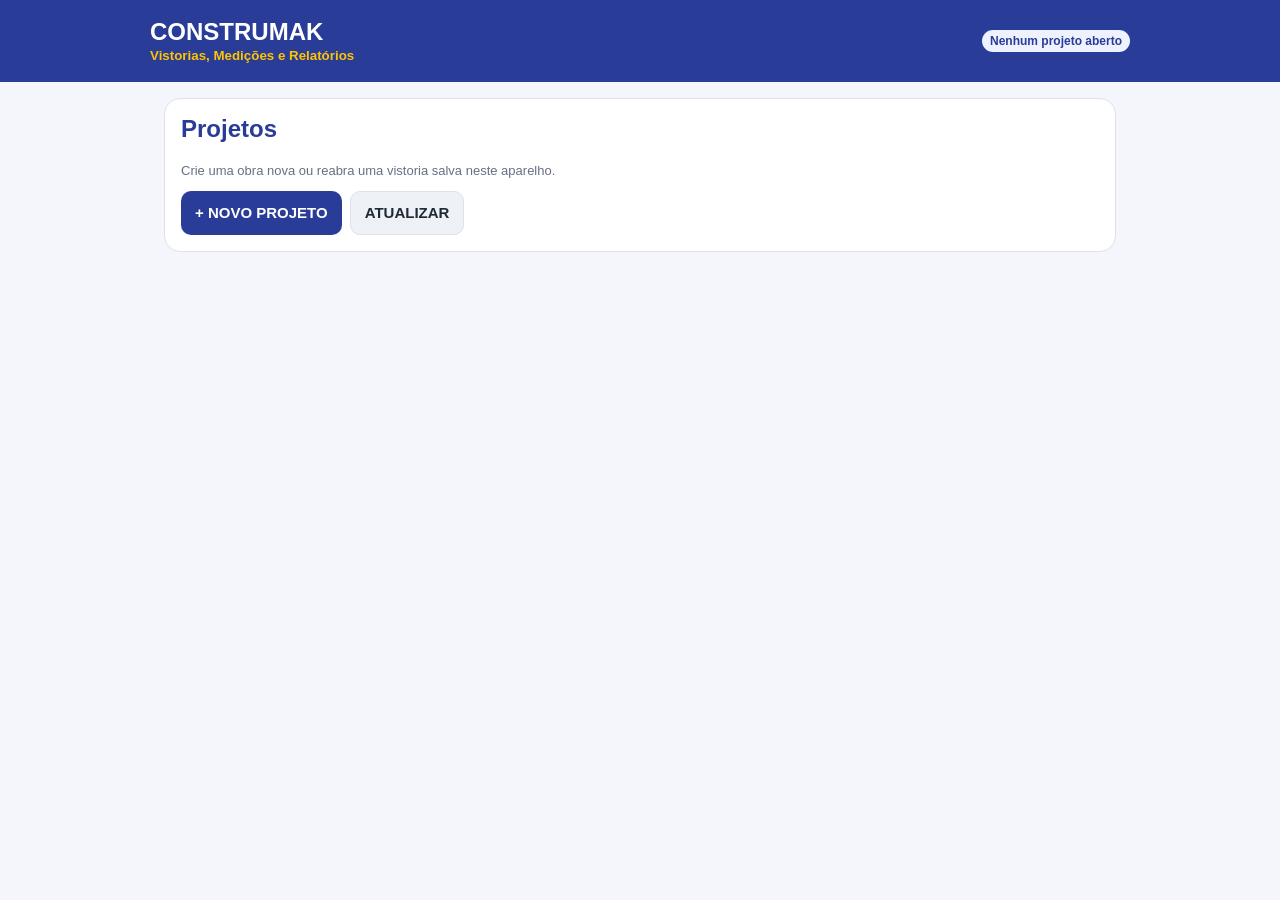
==== commit e6ccc581: "Update index.html" ====
--- a/app/index.html
+++ b/app/index.html
@@ -2,718 +2,253 @@
 <html lang="pt-BR">
 <head>
 <meta charset="UTF-8">
-<meta name="viewport" content="width=device-width, initial-scale=1.0">
-
-<title>Construmak - Medições</title>
-
+<meta name="viewport" content="width=device-width, initial-scale=1.0, viewport-fit=cover">
+<title>Construmak - Vistoria e Medições</title>
 <link rel="manifest" href="manifest.json">
 <meta name="theme-color" content="#293c98">
-
+<meta name="mobile-web-app-capable" content="yes">
+<meta name="apple-mobile-web-app-capable" content="yes">
+<meta name="apple-mobile-web-app-title" content="Construmak">
 <style>
-*{
-    box-sizing:border-box;
-}
-
-body{
-    margin:0;
-    font-family:Arial, Helvetica, sans-serif;
-    background:#f4f6fb;
-    color:#202938;
-}
-
-header{
-    background:#293c98;
-    padding:25px 15px;
-    text-align:center;
-    color:white;
-}
-
-header h1{
-    margin:0;
-    font-size:30px;
-}
-
-header p{
-    margin:7px 0 0;
-    color:#ffc400;
-    font-size:18px;
-    font-weight:bold;
-}
-
-.container{
-    max-width:760px;
-    margin:auto;
-    padding:25px 16px 60px;
-}
-
-.card{
-    background:white;
-    border-radius:22px;
-    padding:22px;
-    margin-bottom:22px;
-    box-shadow:0 5px 20px rgba(0,0,0,.07);
-}
-
-h2{
-    color:#293c98;
-    margin-top:0;
-}
-
-label{
-    display:block;
-    font-weight:bold;
-    margin:15px 0 7px;
-}
-
-input, select{
-    width:100%;
-    padding:15px;
-    border:1px solid #cbd3df;
-    border-radius:12px;
-    font-size:18px;
-}
-
-button{
-    border:0;
-    border-radius:14px;
-    padding:15px;
-    font-size:17px;
-    font-weight:bold;
-    cursor:pointer;
-}
-
-.voz{
-    width:100%;
-    background:#ffc000;
-    color:#202938;
-    font-size:22px;
-    margin-bottom:22px;
-}
-
-.azul{
-    width:100%;
-    background:#293c98;
-    color:white;
-    margin-top:15px;
-}
-
-.verde{
-    width:100%;
-    background:#198754;
-    color:white;
-    margin-top:15px;
-}
-
-.excluir{
-    background:#dc3545;
-    color:white;
-    padding:9px 12px;
-    margin-top:12px;
-}
-
-.parede{
-    background:#f7f8fc;
-    border:1px solid #dde2ec;
-    border-radius:15px;
-    padding:15px;
-    margin-top:15px;
-}
-
-.linha{
-    display:grid;
-    grid-template-columns:1fr 1fr;
-    gap:12px;
-}
-
-.resultado{
-    margin-top:12px;
-    padding:12px;
-    background:#eef2ff;
-    border-radius:10px;
-    font-weight:bold;
-}
-
-.total{
-    font-size:22px;
-    color:#293c98;
-}
-
-.resumo{
-    line-height:1.7;
-}
-
-@media(max-width:600px){
-    .linha{
-        grid-template-columns:1fr;
-    }
-
-    .container{
-        padding:20px 14px 50px;
-    }
-
-    .card{
-        padding:20px;
-    }
-}
+:root{--azul:#293c98;--amarelo:#ffc400;--verde:#198754;--vermelho:#c93636;--fundo:#f4f6fb;--texto:#202938;--muted:#667085;--borda:#dbe2ec}
+*{box-sizing:border-box}body{margin:0;font-family:Arial,Helvetica,sans-serif;background:var(--fundo);color:var(--texto)}
+header{background:var(--azul);color:#fff;padding:18px;position:sticky;top:0;z-index:20}
+.head{max-width:980px;margin:auto;display:flex;justify-content:space-between;gap:10px;align-items:center}
+.head h1{margin:0;font-size:24px}.head small{color:var(--amarelo);font-weight:700}
+main{max-width:980px;margin:auto;padding:16px 14px 70px}.card{background:#fff;border:1px solid var(--borda);border-radius:16px;padding:16px;margin-bottom:14px}
+h2,h3{color:var(--azul);margin-top:0}label{display:block;font-weight:700;font-size:13px;margin:11px 0 5px}
+input,select,textarea{width:100%;padding:12px;border:1px solid #c9d2df;border-radius:10px;font-size:16px;background:#fff}textarea{min-height:80px}
+button{border:none;border-radius:10px;min-height:44px;padding:11px 14px;font-size:15px;font-weight:700;cursor:pointer}
+.azul{background:var(--azul);color:#fff}.amarelo{background:var(--amarelo);color:#172033}.verde{background:var(--verde);color:#fff}.vermelho{background:var(--vermelho);color:#fff}.cinza{background:#eef1f5;color:var(--texto);border:1px solid var(--borda)}
+.actions{display:flex;gap:8px;flex-wrap:wrap;margin-top:12px}.grid2{display:grid;grid-template-columns:1fr 1fr;gap:10px}.grid3{display:grid;grid-template-columns:repeat(3,1fr);gap:10px}
+.hidden{display:none!important}.item{border:1px solid var(--borda);border-left:5px solid var(--amarelo);border-radius:12px;padding:12px;margin-top:10px;background:#fff}
+.area{border-left-color:var(--azul)}.amb{border-left-color:var(--verde)}.srv{border-left-color:#8c5bd6}.row{display:flex;justify-content:space-between;gap:10px;align-items:flex-start}
+.muted{color:var(--muted);font-size:13px}.badge{display:inline-block;padding:4px 8px;border-radius:999px;background:#eef2ff;color:var(--azul);font-size:12px;font-weight:700}
+.voice{width:100%;background:var(--amarelo);font-size:18px}.report{white-space:pre-wrap;background:#f8fafc;border:1px solid var(--borda);border-radius:10px;padding:12px;line-height:1.5;max-height:520px;overflow:auto}
+.tabs{display:flex;gap:8px;flex-wrap:wrap;margin-bottom:12px}.tab{background:#edf1f8}.tab.on{background:var(--azul);color:#fff}
+@media(max-width:700px){.grid2,.grid3{grid-template-columns:1fr}.row{flex-direction:column}.actions button{flex:1 1 46%}}
 </style>
 </head>
-
 <body>
-
-<header>
-    <h1>CONSTRUMAK</h1>
-    <p>Medições e Relatórios de Serviços</p>
-</header>
-
-<div class="container">
-
-<button class="voz" onclick="iniciarVoz()">
-🎤 FALAR MEDIÇÃO
-</button>
-
-<div class="card">
-    <h2>1. Obra e ambiente</h2>
-
-    <label>Nome da obra</label>
-    <input id="obra" placeholder="Ex.: Posto de Saúde do Centro">
-
-    <label>Ambiente</label>
-    <input id="ambiente" placeholder="Ex.: Sala do dentista">
+<header><div class="head"><div><h1>CONSTRUMAK</h1><small>Vistorias, Medições e Relatórios</small></div><span id="status" class="badge">Nenhum projeto aberto</span></div></header>
+
+<main>
+<section id="projetosTela" class="card">
+  <h2>Projetos</h2>
+  <p class="muted">Crie uma obra nova ou reabra uma vistoria salva neste aparelho.</p>
+  <div class="actions"><button class="azul" id="novoProjeto">+ NOVO PROJETO</button><button class="cinza" id="atualizarProjetos">ATUALIZAR</button></div>
+  <div id="listaProjetos"></div>
+</section>
+
+<section id="editor" class="hidden">
+  <div class="card">
+    <div class="row"><div><h2 id="titulo">Projeto</h2><div id="subtitulo" class="muted"></div></div><button class="cinza" id="voltar">← Projetos</button></div>
+  </div>
+
+  <div class="tabs"><button class="tab on" data-tab="obra">Obra e áreas</button><button class="tab" data-tab="relatorio">Relatório</button></div>
+
+  <div id="abaObra">
+    <div class="card">
+      <h2>Dados da obra</h2>
+      <div class="grid2"><div><label>Nome da obra</label><input id="pNome"></div><div><label>Local / endereço</label><input id="pLocal"></div></div>
+      <label>Observações gerais</label><textarea id="pObs"></textarea>
+      <div class="actions"><button class="verde" id="salvarProjeto">SALVAR PROJETO</button></div>
+    </div>
+
+    <div class="card">
+      <h2>Adicionar área</h2>
+      <div class="grid2">
+        <div><label>Tipo</label><select id="areaTipo"><option>Interna</option><option>Externa</option></select></div>
+        <div><label>Nome da área</label><input id="areaNome" placeholder="Ex.: Pavimento térreo ou Área externa"></div>
+      </div>
+      <div class="actions"><button class="azul" id="addArea">+ ADICIONAR ÁREA</button></div>
+    </div>
+
+    <div id="areas"></div>
+  </div>
+
+  <div id="abaRelatorio" class="hidden">
+    <div class="card"><div class="row"><h2>Relatório geral</h2><button class="amarelo" id="gerarRelatorio">GERAR / ATUALIZAR</button></div><div id="relatorio" class="report">Clique em “Gerar / Atualizar”.</div></div>
+  </div>
+</section>
+</main>
+
+<div id="modalNovo" class="hidden" style="position:fixed;inset:0;background:rgba(0,0,0,.45);z-index:50;padding:20px;overflow:auto">
+  <div class="card" style="max-width:620px;margin:40px auto">
+    <h2>Novo projeto</h2><label>Nome da obra</label><input id="nNome" placeholder="Ex.: Escola Cardoso">
+    <label>Local</label><input id="nLocal"><label>Observações</label><textarea id="nObs"></textarea>
+    <div class="actions"><button class="cinza" id="cancelarNovo">Cancelar</button><button class="verde" id="criarNovo">Criar projeto</button></div>
+  </div>
 </div>
 
-<div class="card">
-    <h2>2. Paredes</h2>
-
-    <p>
-        Cada parede é calculada por:
-        <strong>comprimento × altura</strong>.
-    </p>
-
-    <div id="listaParedes"></div>
-
-    <button class="azul" onclick="adicionarParede()">
-        + ADICIONAR PAREDE
-    </button>
-
-    <div class="resultado total">
-        Total das paredes:
-        <span id="totalParedes">0,00</span> m²
+<div id="modalAmb" class="hidden" style="position:fixed;inset:0;background:rgba(0,0,0,.45);z-index:60;padding:20px;overflow:auto">
+  <div class="card" style="max-width:760px;margin:20px auto">
+    <div class="row"><h2>Ambiente / setor</h2><button class="cinza" id="fecharAmb">Fechar</button></div>
+    <button class="voice" id="falar">🎤 FALAR MEDIÇÃO</button>
+    <p class="muted">Exemplos: “Parede 5 por 3”, “Teto 5 por 3”, “Trocar 6 luminárias”, “Reboco 12 metros quadrados”.</p>
+
+    <label>Nome do ambiente / setor</label><input id="aNome" placeholder="Ex.: Sala dos professores ou Lateral direita">
+    <label>Observações</label><textarea id="aObs"></textarea>
+
+    <h3 style="margin-top:20px">Paredes</h3><p class="muted">Cada parede = comprimento × altura.</p>
+    <div id="paredes"></div><button class="azul" id="addParede">+ ADICIONAR PAREDE</button>
+
+    <h3 style="margin-top:20px">Teto</h3><p class="muted">Teto = comprimento × largura.</p>
+    <div class="grid2"><div><label>Comprimento (m)</label><input id="tComp" inputmode="decimal"></div><div><label>Largura (m)</label><input id="tLarg" inputmode="decimal"></div></div>
+    <div class="muted" style="margin-top:7px">Área do teto: <strong id="tArea">0,00 m²</strong></div>
+
+    <h3 style="margin-top:20px">Serviços</h3>
+    <div class="grid3">
+      <div><label>Categoria</label><select id="sCat"><option>Pintura</option><option>Alvenaria</option><option>Elétrica</option><option>Hidráulica</option><option>Carpintaria</option><option>Serralheria</option><option>Telhado</option><option>Andaime</option><option>Limpeza</option><option>Outro</option></select></div>
+      <div><label>Serviço</label><input id="sNome" placeholder="Ex.: Trocar luminárias"></div>
+      <div><label>Unidade</label><select id="sUn"><option>m²</option><option>m</option><option>un.</option><option>h</option><option>dia</option><option>mês</option><option>vb</option></select></div>
     </div>
+    <div class="grid2"><div><label>Quantidade</label><input id="sQtd" inputmode="decimal"></div><div><label>Observação</label><input id="sObs" placeholder="Ex.: LED 40W"></div></div>
+    <button class="azul" id="addSrv">+ ADICIONAR SERVIÇO</button>
+    <div id="servicos"></div>
+
+    <div class="actions" style="margin-top:20px"><button class="verde" id="salvarAmb">SALVAR AMBIENTE</button><button class="vermelho" id="excluirAmb">EXCLUIR AMBIENTE</button></div>
+  </div>
 </div>
 
-<div class="card">
-    <h2>3. Teto</h2>
-
-    <p>
-        O teto é calculado por:
-        <strong>comprimento × largura</strong>.
-    </p>
-
-    <div class="linha">
-        <div>
-            <label>Comprimento (m)</label>
-            <input
-                id="tetoComprimento"
-                inputmode="decimal"
-                placeholder="Ex.: 5"
-                oninput="calcularTudo()">
-        </div>
-
-        <div>
-            <label>Largura (m)</label>
-            <input
-                id="tetoLargura"
-                inputmode="decimal"
-                placeholder="Ex.: 3"
-                oninput="calcularTudo()">
-        </div>
-    </div>
-
-    <div class="resultado">
-        Área do teto:
-        <span id="totalTeto">0,00</span> m²
-    </div>
-</div>
-
-<div class="card">
-    <h2>4. Portas e janelas</h2>
-
-    <label>Área total a descontar das paredes (m²)</label>
-    <input
-        id="desconto"
-        inputmode="decimal"
-        placeholder="Ex.: 3,50"
-        oninput="calcularTudo()">
-
-    <div class="resultado">
-        Paredes após desconto:
-        <span id="paredesLiquidas">0,00</span> m²
-    </div>
-</div>
-
-<div class="card">
-    <h2>5. Serviço</h2>
-
-    <label>Tipo de serviço</label>
-
-    <select id="servico">
-        <option>Pintura completa</option>
-        <option>Pintura</option>
-        <option>Raspagem</option>
-        <option>Massa corrida / acrílica</option>
-        <option>Selador / fundo preparador</option>
-        <option>Reboco</option>
-        <option>Alvenaria</option>
-        <option>Outro</option>
-    </select>
-
-    <label>Observações</label>
-    <input
-        id="observacoes"
-        placeholder="Ex.: raspar, emassar, selador e 2 demãos">
-</div>
-
-<div class="card">
-    <h2>6. Resumo da medição</h2>
-
-    <div id="resumo" class="resumo">
-        Informe as medidas para gerar o resumo.
-    </div>
-
-    <button class="verde" onclick="salvarMedicao()">
-        SALVAR MEDIÇÃO
-    </button>
-</div>
-
-</div>
-
 <script>
-
-let contadorParedes = 0;
-
-function numero(valor){
-    if(!valor) return 0;
-
-    return parseFloat(
-        String(valor)
-        .replace(/\s/g,"")
-        .replace(",",".")
-    ) || 0;
-}
-
-function moedaArea(valor){
-    return valor.toLocaleString(
-        "pt-BR",
-        {
-            minimumFractionDigits:2,
-            maximumFractionDigits:2
-        }
-    );
-}
-
-function adicionarParede(comprimento="", altura=""){
-
-    contadorParedes++;
-
-    const div = document.createElement("div");
-
-    div.className = "parede";
-    div.dataset.numero = contadorParedes;
-
-    div.innerHTML = `
-        <strong>Parede ${contadorParedes}</strong>
-
-        <div class="linha">
-            <div>
-                <label>Comprimento (m)</label>
-                <input
-                    class="comprimentoParede"
-                    inputmode="decimal"
-                    value="${comprimento}"
-                    placeholder="Ex.: 5"
-                    oninput="calcularTudo()">
-            </div>
-
-            <div>
-                <label>Altura (m)</label>
-                <input
-                    class="alturaParede"
-                    inputmode="decimal"
-                    value="${altura}"
-                    placeholder="Ex.: 3"
-                    oninput="calcularTudo()">
-            </div>
-        </div>
-
-        <div class="resultado">
-            Área desta parede:
-            <span class="areaParede">0,00</span> m²
-        </div>
-
-        <button
-            class="excluir"
-            onclick="removerParede(this)">
-            Excluir parede
-        </button>
-    `;
-
-    document
-        .getElementById("listaParedes")
-        .appendChild(div);
-
-    calcularTudo();
-}
-
-function removerParede(botao){
-
-    botao.closest(".parede").remove();
-
-    renumerarParedes();
-
-    calcularTudo();
-}
-
-function renumerarParedes(){
-
-    const paredes =
-        document.querySelectorAll(".parede");
-
-    paredes.forEach((parede,indice)=>{
-
-        parede.dataset.numero = indice + 1;
-
-        parede.querySelector("strong").textContent =
-            "Parede " + (indice + 1);
+const KEY="construmak_projetos_v4";
+let projetos=[],projetoId=null,areaId=null,ambId=null,rascunho=null;
+const $=id=>document.getElementById(id);
+const uid=p=>p+"_"+Date.now().toString(36)+"_"+Math.random().toString(36).slice(2,7);
+const num=v=>Math.max(0,parseFloat(String(v??"").replace(",", "."))||0);
+const fmt=v=>Number(v||0).toLocaleString("pt-BR",{minimumFractionDigits:2,maximumFractionDigits:2});
+const esc=s=>String(s??"").replace(/[&<>"']/g,c=>({"&":"&amp;","<":"&lt;",">":"&gt;",'"':"&quot;","'":"&#39;"}[c]));
+function load(){try{projetos=JSON.parse(localStorage.getItem(KEY)||"[]")}catch(e){projetos=[]}}
+function save(){localStorage.setItem(KEY,JSON.stringify(projetos))}
+function proj(){return projetos.find(x=>x.id===projetoId)}
+function area(){return proj()?.areas.find(x=>x.id===areaId)}
+function areaParede(p){return num(p.comp)*num(p.alt)}
+function areaTeto(a){return num(a.tComp)*num(a.tLarg)}
+
+function renderProjetos(){
+  load(); $("listaProjetos").innerHTML="";
+  if(!projetos.length){$("listaProjetos").innerHTML='<p class="muted">Nenhum projeto salvo.</p>';return}
+  projetos.forEach(p=>{
+    const d=document.createElement("div");d.className="item";
+    d.innerHTML=`<div class="row"><div><strong>${esc(p.nome)}</strong><div class="muted">${esc(p.local||"")}</div></div><div class="actions"><button class="azul abrir">Abrir</button><button class="cinza duplicar">Duplicar</button><button class="vermelho excluir">Excluir</button></div></div>`;
+    d.querySelector(".abrir").onclick=()=>abrirProjeto(p.id);
+    d.querySelector(".duplicar").onclick=()=>duplicar(p.id);
+    d.querySelector(".excluir").onclick=()=>excluirProjeto(p.id);
+    $("listaProjetos").appendChild(d);
+  });
+}
+function abrirProjeto(id){projetoId=id;$("projetosTela").classList.add("hidden");$("editor").classList.remove("hidden");renderProjeto()}
+function renderProjeto(){
+  const p=proj();if(!p)return;$("status").textContent=p.nome;$("titulo").textContent=p.nome;$("subtitulo").textContent=p.local||"";$("pNome").value=p.nome||"";$("pLocal").value=p.local||"";$("pObs").value=p.obs||"";renderAreas()
+}
+function voltar(){projetoId=areaId=ambId=null;$("editor").classList.add("hidden");$("projetosTela").classList.remove("hidden");$("status").textContent="Nenhum projeto aberto";renderProjetos()}
+function duplicar(id){load();const o=projetos.find(x=>x.id===id);const c=JSON.parse(JSON.stringify(o));c.id=uid("proj");c.nome=o.nome+" - Cópia";projetos.push(c);save();renderProjetos()}
+function excluirProjeto(id){const p=projetos.find(x=>x.id===id);if(!confirm(`Excluir "${p.nome}"?`))return;projetos=projetos.filter(x=>x.id!==id);save();renderProjetos()}
+function salvarProjeto(){const p=proj();p.nome=$("pNome").value.trim()||p.nome;p.local=$("pLocal").value.trim();p.obs=$("pObs").value.trim();save();renderProjeto()}
+
+function addArea(){
+  const nome=$("areaNome").value.trim();if(!nome){alert("Informe o nome da área.");return}
+  proj().areas.push({id:uid("area"),tipo:$("areaTipo").value,nome,ambientes:[]});$("areaNome").value="";save();renderAreas()
+}
+function renderAreas(){
+  const p=proj();$("areas").innerHTML="";
+  if(!p.areas.length){$("areas").innerHTML='<div class="card"><p class="muted">Adicione a primeira área.</p></div>';return}
+  p.areas.forEach(a=>{
+    const c=document.createElement("div");c.className="card area";
+    c.innerHTML=`<div class="row"><div><span class="badge">${a.tipo}</span><h2 style="margin:7px 0">${esc(a.nome)}</h2></div><div class="actions"><button class="azul addAmb">+ Ambiente/Setor</button><button class="vermelho delArea">Excluir área</button></div></div><div class="lista"></div>`;
+    c.querySelector(".addAmb").onclick=()=>novoAmb(a.id);c.querySelector(".delArea").onclick=()=>{if(confirm("Excluir esta área?")){p.areas=p.areas.filter(x=>x.id!==a.id);save();renderAreas()}};
+    const l=c.querySelector(".lista");
+    a.ambientes.forEach(am=>{
+      const pa=(am.paredes||[]).reduce((s,x)=>s+areaParede(x),0),tt=areaTeto(am);
+      const i=document.createElement("div");i.className="item amb";i.innerHTML=`<div class="row"><div><strong>${esc(am.nome)}</strong><div class="muted">${fmt(pa)} m² paredes • ${fmt(tt)} m² teto • ${(am.servicos||[]).length} serviços</div></div><button class="cinza editar">Abrir / editar</button></div>`;
+      i.querySelector(".editar").onclick=()=>editarAmb(a.id,am.id);l.appendChild(i)
     });
-
-    contadorParedes = paredes.length;
-}
-
-function calcularTudo(){
-
-    let totalParedes = 0;
-
-    document
-        .querySelectorAll(".parede")
-        .forEach(parede=>{
-
-            const comprimento =
-                numero(
-                    parede.querySelector(
-                        ".comprimentoParede"
-                    ).value
-                );
-
-            const altura =
-                numero(
-                    parede.querySelector(
-                        ".alturaParede"
-                    ).value
-                );
-
-            const area =
-                comprimento * altura;
-
-            parede.querySelector(
-                ".areaParede"
-            ).textContent =
-                moedaArea(area);
-
-            totalParedes += area;
-        });
-
-    const tetoComprimento =
-        numero(
-            document.getElementById(
-                "tetoComprimento"
-            ).value
-        );
-
-    const tetoLargura =
-        numero(
-            document.getElementById(
-                "tetoLargura"
-            ).value
-        );
-
-    const totalTeto =
-        tetoComprimento * tetoLargura;
-
-    const desconto =
-        numero(
-            document.getElementById(
-                "desconto"
-            ).value
-        );
-
-    const paredesLiquidas =
-        Math.max(
-            0,
-            totalParedes - desconto
-        );
-
-    document.getElementById(
-        "totalParedes"
-    ).textContent =
-        moedaArea(totalParedes);
-
-    document.getElementById(
-        "totalTeto"
-    ).textContent =
-        moedaArea(totalTeto);
-
-    document.getElementById(
-        "paredesLiquidas"
-    ).textContent =
-        moedaArea(paredesLiquidas);
-
-    gerarResumo(
-        totalParedes,
-        paredesLiquidas,
-        totalTeto,
-        desconto
-    );
-}
-
-function gerarResumo(
-    totalParedes,
-    paredesLiquidas,
-    totalTeto,
-    desconto
-){
-
-    const obra =
-        document.getElementById("obra").value;
-
-    const ambiente =
-        document.getElementById("ambiente").value;
-
-    const servico =
-        document.getElementById("servico").value;
-
-    document.getElementById("resumo").innerHTML = `
-        <strong>Obra:</strong>
-        ${obra || "-"}<br>
-
-        <strong>Ambiente:</strong>
-        ${ambiente || "-"}<br><br>
-
-        <strong>Paredes brutas:</strong>
-        ${moedaArea(totalParedes)} m²<br>
-
-        <strong>Portas/janelas:</strong>
-        ${moedaArea(desconto)} m²<br>
-
-        <strong>Paredes líquidas:</strong>
-        ${moedaArea(paredesLiquidas)} m²<br>
-
-        <strong>Teto:</strong>
-        ${moedaArea(totalTeto)} m²<br><br>
-
-        <strong>Serviço:</strong>
-        ${servico}
-    `;
-}
-
-function salvarMedicao(){
-
-    calcularTudo();
-
-    const dados = {
-        obra:
-            document.getElementById("obra").value,
-
-        ambiente:
-            document.getElementById("ambiente").value,
-
-        data:
-            new Date().toLocaleString("pt-BR"),
-
-        resumo:
-            document.getElementById("resumo").innerText
-    };
-
-    let medicoes =
-        JSON.parse(
-            localStorage.getItem(
-                "construmak_medicoes"
-            ) || "[]"
-        );
-
-    medicoes.push(dados);
-
-    localStorage.setItem(
-        "construmak_medicoes",
-        JSON.stringify(medicoes)
-    );
-
-    alert("Medição salva com sucesso!");
-}
-
-function iniciarVoz(){
-
-    const SpeechRecognition =
-        window.SpeechRecognition ||
-        window.webkitSpeechRecognition;
-
-    if(!SpeechRecognition){
-        alert(
-            "Reconhecimento de voz não disponível neste aparelho."
-        );
-        return;
-    }
-
-    const reconhecimento =
-        new SpeechRecognition();
-
-    reconhecimento.lang = "pt-BR";
-    reconhecimento.continuous = false;
-    reconhecimento.interimResults = false;
-
-    reconhecimento.onstart = function(){
-        alert("Microfone ativado. Pode falar.");
-    };
-
-    reconhecimento.onresult = function(event){
-
-        const texto =
-            event.results[0][0].transcript;
-
-        interpretarVoz(texto);
-    };
-
-    reconhecimento.onerror = function(event){
-
-        alert(
-            "Não foi possível reconhecer a fala: "
-            + event.error
-        );
-    };
-
-    reconhecimento.start();
-}
-
-function interpretarVoz(textoOriginal){
-
-    let texto =
-        textoOriginal
-        .toLowerCase()
-        .replace(/,/g,".");
-
-    /*
-       Exemplo:
-       "parede 5 por 3"
-    */
-
-    const parede =
-        texto.match(
-            /parede(?:\s+\d+)?[^0-9]*([\d.]+)\s*(?:m|metros?)?\s*(?:por|x)\s*([\d.]+)/
-        );
-
-    if(parede){
-
-        adicionarParede(
-            parede[1],
-            parede[2]
-        );
-
-        alert(
-            "Parede adicionada: "
-            + parede[1]
-            + " x "
-            + parede[2]
-            + " m."
-        );
-
-        return;
-    }
-
-    /*
-       Exemplo:
-       "teto 5 por 3"
-    */
-
-    const teto =
-        texto.match(
-            /teto[^0-9]*([\d.]+)\s*(?:m|metros?)?\s*(?:por|x)\s*([\d.]+)/
-        );
-
-    if(teto){
-
-        document.getElementById(
-            "tetoComprimento"
-        ).value = teto[1];
-
-        document.getElementById(
-            "tetoLargura"
-        ).value = teto[2];
-
-        calcularTudo();
-
-        alert(
-            "Teto preenchido: "
-            + teto[1]
-            + " x "
-            + teto[2]
-            + " m."
-        );
-
-        return;
-    }
-
-    alert(
-        "Ouvi: " + textoOriginal +
-        "\n\nTente falar, por exemplo:" +
-        "\nParede 5 por 3" +
-        "\nou" +
-        "\nTeto 5 por 3."
-    );
-}
-
-/*
-   Começamos automaticamente
-   com uma parede.
-*/
-
-adicionarParede();
-
-document
-    .getElementById("obra")
-    .addEventListener(
-        "input",
-        calcularTudo
-    );
-
-document
-    .getElementById("ambiente")
-    .addEventListener(
-        "input",
-        calcularTudo
-    );
-
-document
-    .getElementById("servico")
-    .addEventListener(
-        "change",
-        calcularTudo
-    );
-
+    $("areas").appendChild(c)
+  })
+}
+
+function novoAmb(aid){areaId=aid;ambId=null;rascunho={id:uid("amb"),nome:"",obs:"",paredes:[{id:uid("par"),comp:"",alt:""}],tComp:"",tLarg:"",servicos:[]};abrirModal()}
+function editarAmb(aid,id){areaId=aid;ambId=id;rascunho=JSON.parse(JSON.stringify(area().ambientes.find(x=>x.id===id)));abrirModal()}
+function abrirModal(){$("modalAmb").classList.remove("hidden");$("aNome").value=rascunho.nome||"";$("aObs").value=rascunho.obs||"";$("tComp").value=rascunho.tComp||"";$("tLarg").value=rascunho.tLarg||"";renderParedes();renderServicos();atTeto()}
+function fecharModal(){$("modalAmb").classList.add("hidden");rascunho=null}
+function renderParedes(){
+  $("paredes").innerHTML="";rascunho.paredes.forEach((p,i)=>{
+    const d=document.createElement("div");d.className="item";d.innerHTML=`<strong>Parede ${i+1}</strong><div class="grid2"><div><label>Comprimento (m)</label><input class="c" value="${esc(p.comp)}"></div><div><label>Altura (m)</label><input class="a" value="${esc(p.alt)}"></div></div><div class="muted">Área: <strong class="areaP">${fmt(areaParede(p))} m²</strong></div><button class="vermelho rem" style="margin-top:8px">Excluir parede</button>`;
+    d.querySelector(".c").oninput=e=>{p.comp=e.target.value;d.querySelector(".areaP").textContent=fmt(areaParede(p))+" m²"};d.querySelector(".a").oninput=e=>{p.alt=e.target.value;d.querySelector(".areaP").textContent=fmt(areaParede(p))+" m²"};
+    d.querySelector(".rem").onclick=()=>{rascunho.paredes=rascunho.paredes.filter(x=>x.id!==p.id);renderParedes()};$("paredes").appendChild(d)
+  })
+}
+function addParede(){rascunho.paredes.push({id:uid("par"),comp:"",alt:""});renderParedes()}
+function atTeto(){$("tArea").textContent=fmt(num($("tComp").value)*num($("tLarg").value))+" m²"}
+
+function addSrv(){
+  const nome=$("sNome").value.trim(),q=num($("sQtd").value);if(!nome||q<=0){alert("Informe serviço e quantidade.");return}
+  rascunho.servicos.push({id:uid("srv"),cat:$("sCat").value,nome,un:$("sUn").value,qtd:q,obs:$("sObs").value.trim()});$("sNome").value=$("sQtd").value=$("sObs").value="";renderServicos()
+}
+function renderServicos(){
+  $("servicos").innerHTML="";rascunho.servicos.forEach(s=>{
+    const d=document.createElement("div");d.className="item srv";d.innerHTML=`<div class="row"><div><span class="badge">${esc(s.cat)}</span><strong style="display:block;margin-top:5px">${esc(s.nome)}</strong><div>${fmt(s.qtd)} ${esc(s.un)}</div><div class="muted">${esc(s.obs||"")}</div></div><button class="vermelho rem">Excluir</button></div>`;
+    d.querySelector(".rem").onclick=()=>{rascunho.servicos=rascunho.servicos.filter(x=>x.id!==s.id);renderServicos()};$("servicos").appendChild(d)
+  })
+}
+function salvarAmb(){
+  const nome=$("aNome").value.trim();if(!nome){alert("Informe o ambiente/setor.");return}
+  rascunho.nome=nome;rascunho.obs=$("aObs").value.trim();rascunho.tComp=$("tComp").value;rascunho.tLarg=$("tLarg").value;
+  const a=area();if(ambId){const i=a.ambientes.findIndex(x=>x.id===ambId);a.ambientes[i]=rascunho}else a.ambientes.push(rascunho);save();fecharModal();renderAreas()
+}
+function excluirAmb(){if(!ambId){fecharModal();return}if(!confirm("Excluir este ambiente?"))return;area().ambientes=area().ambientes.filter(x=>x.id!==ambId);save();fecharModal();renderAreas()}
+
+function gerarRelatorio(){
+  const p=proj();let r=`RELATÓRIO DE VISTORIA E SERVIÇOS - CONSTRUMAK
+
+OBRA: ${p.nome}
+`;if(p.local)r+=`LOCAL: ${p.local}
+`;if(p.obs)r+=`OBS.: ${p.obs}
+`;r+="
+";let tp=0,tt=0,tot={};
+  p.areas.forEach(a=>{r+=`${a.tipo.toUpperCase()} - ${a.nome.toUpperCase()}
+
+`;a.ambientes.forEach((am,i)=>{r+=`${i+1}. ${am.nome}
+`;let pa=0;(am.paredes||[]).forEach((x,j)=>{const ar=areaParede(x);pa+=ar;if(ar)r+=`- Parede ${j+1}: ${fmt(num(x.comp))} x ${fmt(num(x.alt))} = ${fmt(ar)} m²
+`});const te=areaTeto(am);tp+=pa;tt+=te;if(pa)r+=`- Total paredes: ${fmt(pa)} m²
+`;if(te)r+=`- Teto: ${fmt(num(am.tComp))} x ${fmt(num(am.tLarg))} = ${fmt(te)} m²
+`;if(am.obs)r+=`- Observações: ${am.obs}
+`;am.servicos.forEach(s=>{r+=`- ${s.cat} | ${s.nome}: ${fmt(s.qtd)} ${s.un}${s.obs?` (${s.obs})`:""}
+`;const k=`${s.cat} | ${s.nome} | ${s.un}`;tot[k]=(tot[k]||0)+num(s.qtd)});r+="
+"})});
+  r+=`RESUMO GERAL
+Total paredes: ${fmt(tp)} m²
+Total tetos: ${fmt(tt)} m²
+
+TOTAIS POR SERVIÇO
+`;Object.entries(tot).forEach(([k,v])=>{const [c,n,u]=k.split(" | ");r+=`${c} - ${n}: ${fmt(v)} ${u}
+`});$("relatorio").textContent=r
+}
+
+function interpretar(texto){
+  let t=texto.toLowerCase().replace(/,/g,"."),m;
+  m=t.match(/parede(?:\s+\d+)?[^0-9]*([\d.]+)\s*(?:m|metros?)?\s*(?:por|x)\s*([\d.]+)/);if(m){rascunho.paredes.push({id:uid("par"),comp:m[1],alt:m[2]});renderParedes();alert(`Parede adicionada: ${m[1]} x ${m[2]}`);return}
+  m=t.match(/teto[^0-9]*([\d.]+)\s*(?:m|metros?)?\s*(?:por|x)\s*([\d.]+)/);if(m){$("tComp").value=m[1];$("tLarg").value=m[2];rascunho.tComp=m[1];rascunho.tLarg=m[2];atTeto();alert(`Teto preenchido: ${m[1]} x ${m[2]}`);return}
+  m=t.match(/(?:trocar|substituir|instalar)\s+([\d.]+)\s+(.+)/);if(m){const obj=m[2],cat=/lumin|tomada|interrupt|disjunt|el[eé]tric/.test(obj)?"Elétrica":"Outro";rascunho.servicos.push({id:uid("srv"),cat,nome:(t.startsWith("instalar")?"Instalar ":"Trocar ")+obj,un:"un.",qtd:num(m[1]),obs:"Por voz"});renderServicos();return}
+  m=t.match(/(reboco|pintura|raspagem|lixamento|selador|massa|alvenaria|limpeza)[^0-9]*([\d.]+)\s*(?:m2|m²|metros quadrados?)/);if(m){const mapa={reboco:"Alvenaria",pintura:"Pintura",raspagem:"Pintura",lixamento:"Pintura",selador:"Pintura",massa:"Pintura",alvenaria:"Alvenaria",limpeza:"Limpeza"};rascunho.servicos.push({id:uid("srv"),cat:mapa[m[1]],nome:m[1][0].toUpperCase()+m[1].slice(1),un:"m²",qtd:num(m[2]),obs:"Por voz"});renderServicos();return}
+  alert(`Ouvi: ${texto}
+Tente: Parede 5 por 3, Teto 5 por 3, Trocar 6 luminárias, Reboco 12 metros quadrados.`)
+}
+function falar(){
+  const SR=window.SpeechRecognition||window.webkitSpeechRecognition;if(!SR){alert("Reconhecimento de voz indisponível.");return}
+  const r=new SR();r.lang="pt-BR";r.onstart=()=>alert("Pode falar.");r.onresult=e=>interpretar(e.results[0][0].transcript);r.start()
+}
+
+$("novoProjeto").onclick=()=>$("modalNovo").classList.remove("hidden");
+$("cancelarNovo").onclick=()=>$("modalNovo").classList.add("hidden");
+$("criarNovo").onclick=()=>{const nome=$("nNome").value.trim();if(!nome){alert("Informe o nome da obra.");return}load();const p={id:uid("proj"),nome,local:$("nLocal").value.trim(),obs:$("nObs").value.trim(),areas:[]};projetos.push(p);save();$("modalNovo").classList.add("hidden");abrirProjeto(p.id)};
+$("atualizarProjetos").onclick=renderProjetos;$("voltar").onclick=voltar;$("salvarProjeto").onclick=salvarProjeto;$("addArea").onclick=addArea;$("fecharAmb").onclick=fecharModal;$("addParede").onclick=addParede;
+$("tComp").oninput=()=>{rascunho.tComp=$("tComp").value;atTeto()};$("tLarg").oninput=()=>{rascunho.tLarg=$("tLarg").value;atTeto()};$("addSrv").onclick=addSrv;$("salvarAmb").onclick=salvarAmb;$("excluirAmb").onclick=excluirAmb;$("falar").onclick=falar;$("gerarRelatorio").onclick=gerarRelatorio;
+document.querySelectorAll(".tab").forEach(b=>b.onclick=()=>{document.querySelectorAll(".tab").forEach(x=>x.classList.remove("on"));b.classList.add("on");const rel=b.dataset.tab==="relatorio";$("abaObra").classList.toggle("hidden",rel);$("abaRelatorio").classList.toggle("hidden",!rel);if(rel)gerarRelatorio()});
+
+load();renderProjetos();
+if("serviceWorker" in navigator){window.addEventListener("load",()=>navigator.serviceWorker.register("./service-worker.js").catch(()=>{}))}
 </script>
-
-<script>
-if("serviceWorker" in navigator){
-
-    window.addEventListener(
-        "load",
-        function(){
-
-            navigator.serviceWorker.register(
-                "./service-worker.js"
-            );
-        }
-    );
-}
-</script>
-
 </body>
 </html>
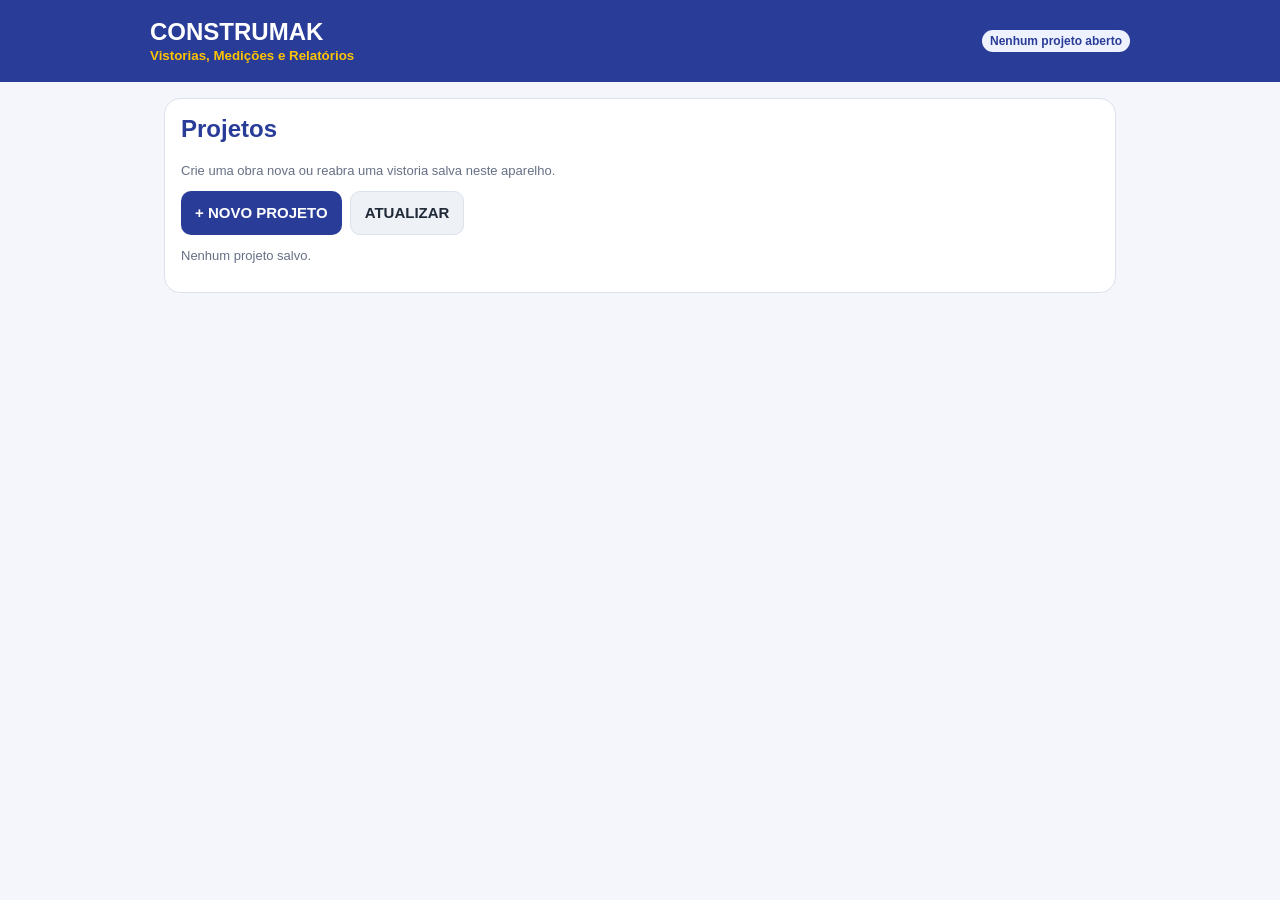
==== commit adf340a7: "Add files via upload" ====
--- a/app/index.html
+++ b/app/index.html
@@ -73,7 +73,7 @@
 </section>
 </main>
 
-<div id="modalNovo" class="hidden" style="position:fixed;inset:0;background:rgba(0,0,0,.45);z-index:50;padding:20px;overflow:auto">
+<div id="modalNovo" class="modal hidden" style="position:fixed;inset:0;background:rgba(0,0,0,.45);z-index:50;padding:20px;overflow:auto">
   <div class="card" style="max-width:620px;margin:40px auto">
     <h2>Novo projeto</h2><label>Nome da obra</label><input id="nNome" placeholder="Ex.: Escola Cardoso">
     <label>Local</label><input id="nLocal"><label>Observações</label><textarea id="nObs"></textarea>
@@ -81,7 +81,7 @@
   </div>
 </div>
 
-<div id="modalAmb" class="hidden" style="position:fixed;inset:0;background:rgba(0,0,0,.45);z-index:60;padding:20px;overflow:auto">
+<div id="modalAmb" class="modal hidden" style="position:fixed;inset:0;background:rgba(0,0,0,.45);z-index:60;padding:20px;overflow:auto">
   <div class="card" style="max-width:760px;margin:20px auto">
     <div class="row"><h2>Ambiente / setor</h2><button class="cinza" id="fecharAmb">Fechar</button></div>
     <button class="voice" id="falar">🎤 FALAR MEDIÇÃO</button>
@@ -170,8 +170,8 @@
 
 function novoAmb(aid){areaId=aid;ambId=null;rascunho={id:uid("amb"),nome:"",obs:"",paredes:[{id:uid("par"),comp:"",alt:""}],tComp:"",tLarg:"",servicos:[]};abrirModal()}
 function editarAmb(aid,id){areaId=aid;ambId=id;rascunho=JSON.parse(JSON.stringify(area().ambientes.find(x=>x.id===id)));abrirModal()}
-function abrirModal(){$("modalAmb").classList.remove("hidden");$("aNome").value=rascunho.nome||"";$("aObs").value=rascunho.obs||"";$("tComp").value=rascunho.tComp||"";$("tLarg").value=rascunho.tLarg||"";renderParedes();renderServicos();atTeto()}
-function fecharModal(){$("modalAmb").classList.add("hidden");rascunho=null}
+function abrirModal(){$("modalAmb").classList.remove("hidden");$("modalAmb").style.display="block";$("aNome").value=rascunho.nome||"";$("aObs").value=rascunho.obs||"";$("tComp").value=rascunho.tComp||"";$("tLarg").value=rascunho.tLarg||"";renderParedes();renderServicos();atTeto()}
+function fecharModal(){$("modalAmb").classList.add("hidden");$("modalAmb").style.display="none";rascunho=null}
 function renderParedes(){
   $("paredes").innerHTML="";rascunho.paredes.forEach((p,i)=>{
     const d=document.createElement("div");d.className="item";d.innerHTML=`<strong>Parede ${i+1}</strong><div class="grid2"><div><label>Comprimento (m)</label><input class="c" value="${esc(p.comp)}"></div><div><label>Altura (m)</label><input class="a" value="${esc(p.alt)}"></div></div><div class="muted">Área: <strong class="areaP">${fmt(areaParede(p))} m²</strong></div><button class="vermelho rem" style="margin-top:8px">Excluir parede</button>`;
@@ -200,30 +200,57 @@
 function excluirAmb(){if(!ambId){fecharModal();return}if(!confirm("Excluir este ambiente?"))return;area().ambientes=area().ambientes.filter(x=>x.id!==ambId);save();fecharModal();renderAreas()}
 
 function gerarRelatorio(){
-  const p=proj();let r=`RELATÓRIO DE VISTORIA E SERVIÇOS - CONSTRUMAK
-
-OBRA: ${p.nome}
-`;if(p.local)r+=`LOCAL: ${p.local}
-`;if(p.obs)r+=`OBS.: ${p.obs}
-`;r+="
-";let tp=0,tt=0,tot={};
-  p.areas.forEach(a=>{r+=`${a.tipo.toUpperCase()} - ${a.nome.toUpperCase()}
-
-`;a.ambientes.forEach((am,i)=>{r+=`${i+1}. ${am.nome}
-`;let pa=0;(am.paredes||[]).forEach((x,j)=>{const ar=areaParede(x);pa+=ar;if(ar)r+=`- Parede ${j+1}: ${fmt(num(x.comp))} x ${fmt(num(x.alt))} = ${fmt(ar)} m²
-`});const te=areaTeto(am);tp+=pa;tt+=te;if(pa)r+=`- Total paredes: ${fmt(pa)} m²
-`;if(te)r+=`- Teto: ${fmt(num(am.tComp))} x ${fmt(num(am.tLarg))} = ${fmt(te)} m²
-`;if(am.obs)r+=`- Observações: ${am.obs}
-`;am.servicos.forEach(s=>{r+=`- ${s.cat} | ${s.nome}: ${fmt(s.qtd)} ${s.un}${s.obs?` (${s.obs})`:""}
-`;const k=`${s.cat} | ${s.nome} | ${s.un}`;tot[k]=(tot[k]||0)+num(s.qtd)});r+="
-"})});
-  r+=`RESUMO GERAL
-Total paredes: ${fmt(tp)} m²
-Total tetos: ${fmt(tt)} m²
-
-TOTAIS POR SERVIÇO
-`;Object.entries(tot).forEach(([k,v])=>{const [c,n,u]=k.split(" | ");r+=`${c} - ${n}: ${fmt(v)} ${u}
-`});$("relatorio").textContent=r
+  const p=proj();
+  if(!p){ return; }
+
+  let r = `RELATÓRIO DE VISTORIA E SERVIÇOS - CONSTRUMAK\n\nOBRA: ${p.nome}\n`;
+  if(p.local) r += `LOCAL: ${p.local}\n`;
+  if(p.obs) r += `OBS.: ${p.obs}\n`;
+  r += "\n";
+
+  let tp=0, tt=0, tot={};
+
+  p.areas.forEach(a=>{
+    r += `${a.tipo.toUpperCase()} - ${a.nome.toUpperCase()}\n\n`;
+
+    a.ambientes.forEach((am,i)=>{
+      r += `${i+1}. ${am.nome}\n`;
+      let pa=0;
+
+      (am.paredes||[]).forEach((x,j)=>{
+        const ar=areaParede(x);
+        pa += ar;
+        if(ar){
+          r += `- Parede ${j+1}: ${fmt(num(x.comp))} x ${fmt(num(x.alt))} = ${fmt(ar)} m²\n`;
+        }
+      });
+
+      const te=areaTeto(am);
+      tp += pa;
+      tt += te;
+
+      if(pa) r += `- Total paredes: ${fmt(pa)} m²\n`;
+      if(te) r += `- Teto: ${fmt(num(am.tComp))} x ${fmt(num(am.tLarg))} = ${fmt(te)} m²\n`;
+      if(am.obs) r += `- Observações: ${am.obs}\n`;
+
+      (am.servicos||[]).forEach(srv=>{
+        r += `- ${srv.cat} | ${srv.nome}: ${fmt(srv.qtd)} ${srv.un}${srv.obs ? ` (${srv.obs})` : ""}\n`;
+        const k=`${srv.cat} | ${srv.nome} | ${srv.un}`;
+        tot[k]=(tot[k]||0)+num(srv.qtd);
+      });
+
+      r += "\n";
+    });
+  });
+
+  r += `RESUMO GERAL\nTotal paredes: ${fmt(tp)} m²\nTotal tetos: ${fmt(tt)} m²\n\nTOTAIS POR SERVIÇO\n`;
+
+  Object.entries(tot).forEach(([k,v])=>{
+    const [c,n,u]=k.split(" | ");
+    r += `${c} - ${n}: ${fmt(v)} ${u}\n`;
+  });
+
+  $("relatorio").textContent=r;
 }
 
 function interpretar(texto){
@@ -240,14 +267,14 @@
   const r=new SR();r.lang="pt-BR";r.onstart=()=>alert("Pode falar.");r.onresult=e=>interpretar(e.results[0][0].transcript);r.start()
 }
 
-$("novoProjeto").onclick=()=>$("modalNovo").classList.remove("hidden");
-$("cancelarNovo").onclick=()=>$("modalNovo").classList.add("hidden");
-$("criarNovo").onclick=()=>{const nome=$("nNome").value.trim();if(!nome){alert("Informe o nome da obra.");return}load();const p={id:uid("proj"),nome,local:$("nLocal").value.trim(),obs:$("nObs").value.trim(),areas:[]};projetos.push(p);save();$("modalNovo").classList.add("hidden");abrirProjeto(p.id)};
+$("novoProjeto").onclick=()=>{ $("modalNovo").classList.remove("hidden"); $("modalNovo").style.display="block"; };
+$("cancelarNovo").onclick=()=>{ $("modalNovo").classList.add("hidden"); $("modalNovo").style.display="none"; };
+$("criarNovo").onclick=()=>{const nome=$("nNome").value.trim();if(!nome){alert("Informe o nome da obra.");return}load();const p={id:uid("proj"),nome,local:$("nLocal").value.trim(),obs:$("nObs").value.trim(),areas:[]};projetos.push(p);save();$("modalNovo").classList.add("hidden");$("modalNovo").style.display="none";abrirProjeto(p.id)};
 $("atualizarProjetos").onclick=renderProjetos;$("voltar").onclick=voltar;$("salvarProjeto").onclick=salvarProjeto;$("addArea").onclick=addArea;$("fecharAmb").onclick=fecharModal;$("addParede").onclick=addParede;
 $("tComp").oninput=()=>{rascunho.tComp=$("tComp").value;atTeto()};$("tLarg").oninput=()=>{rascunho.tLarg=$("tLarg").value;atTeto()};$("addSrv").onclick=addSrv;$("salvarAmb").onclick=salvarAmb;$("excluirAmb").onclick=excluirAmb;$("falar").onclick=falar;$("gerarRelatorio").onclick=gerarRelatorio;
 document.querySelectorAll(".tab").forEach(b=>b.onclick=()=>{document.querySelectorAll(".tab").forEach(x=>x.classList.remove("on"));b.classList.add("on");const rel=b.dataset.tab==="relatorio";$("abaObra").classList.toggle("hidden",rel);$("abaRelatorio").classList.toggle("hidden",!rel);if(rel)gerarRelatorio()});
 
-load();renderProjetos();
+$("modalNovo").style.display="none"; $("modalAmb").style.display="none"; load();renderProjetos();
 if("serviceWorker" in navigator){window.addEventListener("load",()=>navigator.serviceWorker.register("./service-worker.js").catch(()=>{}))}
 </script>
 </body>
